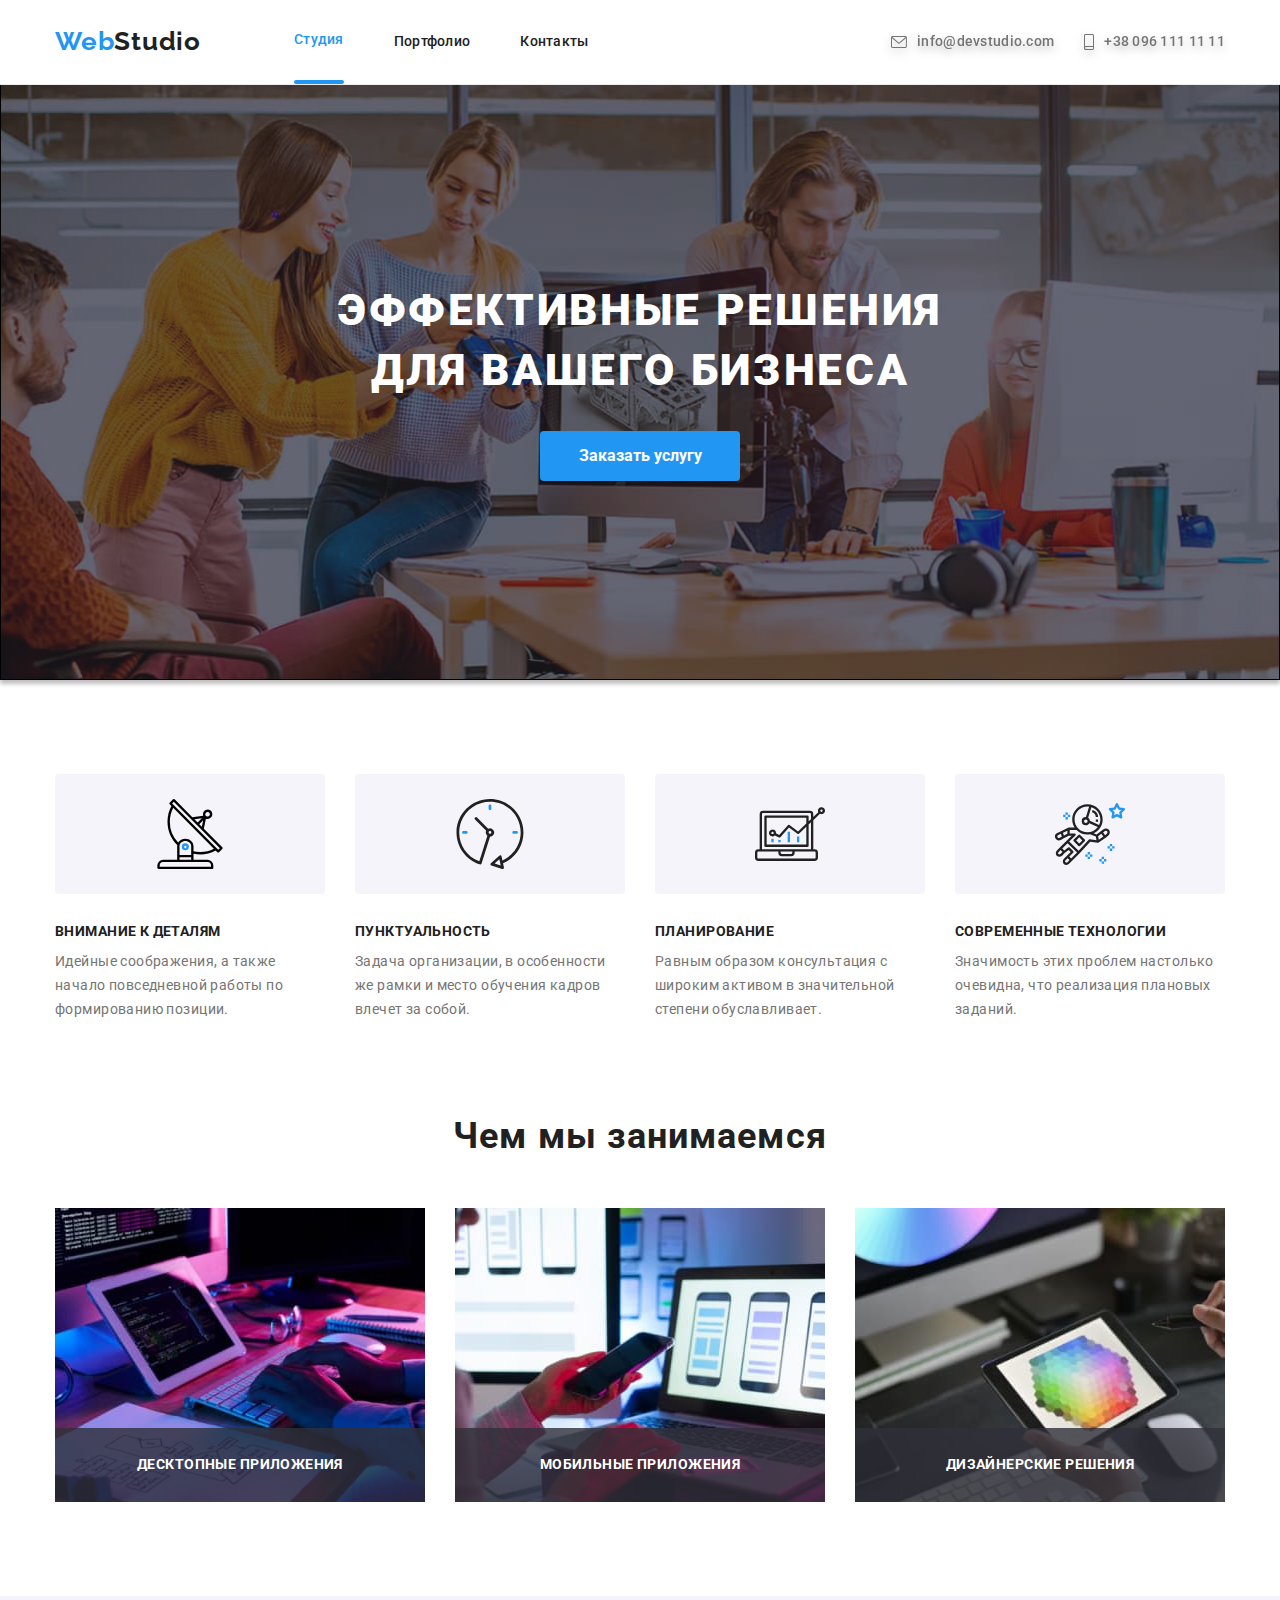
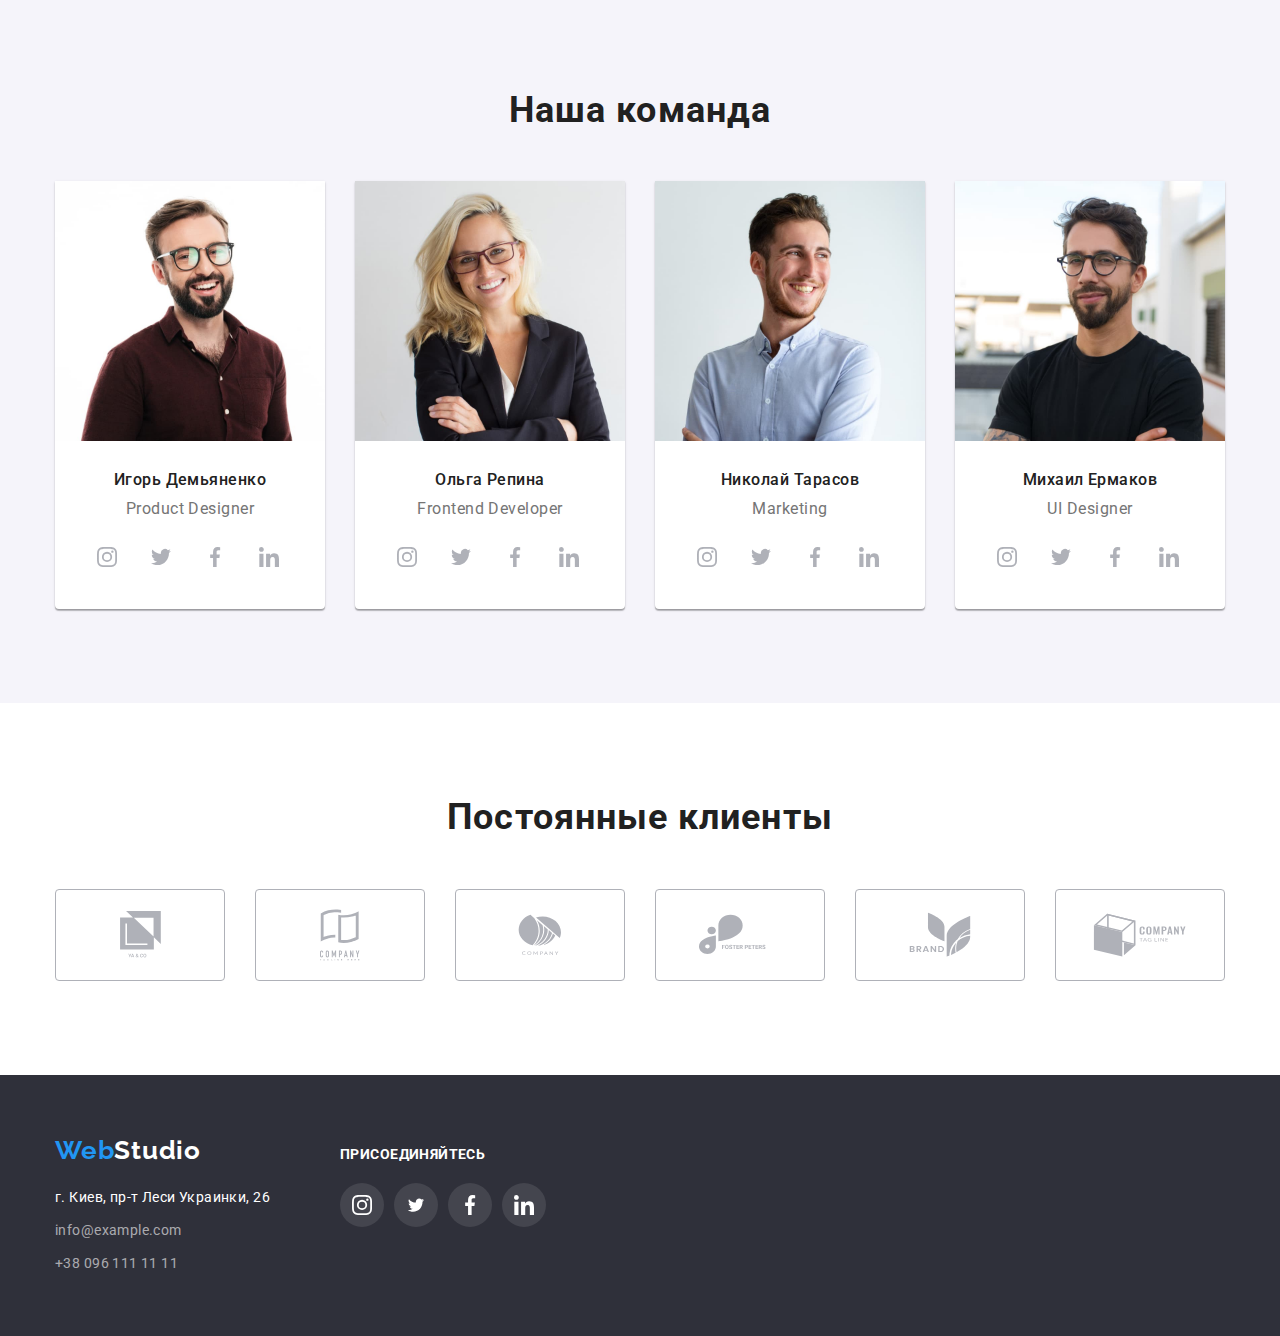
==== index.html @ 19266e4f "Initial commit" ====
<!DOCTYPE html>
<html lang="ru">
  <head>
    <meta charset="UTF-8" />
    <meta http-equiv="X-UA-Compatible" content="IE=edge" />
    <meta name="viewport" content="width=device-width, initial-scale=1.0" />
    <title>Studio</title>
    <link
      href="https://fonts.googleapis.com/css2?family=Raleway:wght@700&family=Roboto:wght@400;500;700;900&display=swap"
      rel="stylesheet"
    />
    <link
      rel="stylesheet"
      href="https://cdnjs.cloudflare.com/ajax/libs/modern-normalize/1.1.0/modern-normalize.min.css"
    />
    <link rel="stylesheet" href="./css/styles.css" />
  </head>
  <body>
    <!--логотип сайту-->
    <header class="page-header">
      <div class="container global">
        <nav class="site-nav">
          <a href="index.html" class="logo"
            ><span class="logo-accent">Web</span>Studio</a
          >
          <!--навігація на сторінки-->
          <ul class="nav-link">
            <li class="header-navigation current">
              <a class="navigation current " href="index.html">Студия</a>
            </li>

            <li class="header-navigation">
              <a class="navigation" href="./portfolio.html">Портфолио</a>
            </li>

            <li class="header-navigation">
              <a class="navigation" href="">Контакты</a>
            </li>
          </ul>
        </nav>
        <ul class="mail">
          <li class="mail-namb">
            <a class="mail-header" href="emailto:info@devstudio.com">
              <svg class="icon-mail"  width="16" height="12">
              <use href="./images/icons.svg#icon-mail">
              </use>
            </svg>
              info@devstudio.com
            </a>
          </li>
          <li class="mail-namb">
            <a class="mail-header" href="tel:+380961111111">
              <svg class="icon-mail" width="10px" height="16">
              <use href="./images/icons.svg#icon-smartphone" >
              </use>
            </svg>
              +38 096 111 11 11</a
            >
          </li>
        </ul>
      </div>
    </header>
    <main>
      <!--заголовок-->

      <section class="hero">
        
        <div class="container">
          <h1 class="title">ЭФФЕКТИВНЫЕ РЕШЕНИЯ <br />ДЛЯ ВАШЕГО БИЗНЕСА</h1>
          <button data-modal-open class="button-one" name="button" >Заказать услугу</button>
        </div>
        <div data-modal class="backdrop is-hidden">
                <div class="modal">
                  <button data-modal-close class="modal-script" type="button"><svg class="svg-close" width="11px" height="11">
                    <use href="./images/icons.svg#icon-close"></use></svg></button>
                  </div>
                  
                </div>
        </div>
      </section>

      <!--особливості-->
      <section class="hang">
        <div class="container">
          <h2 class="shadow">особенности</h2>
          <ul class="hang-text">
            <li class="caption-text">
              <div class="antena">
                <svg width="70" height="70">
                <use href="./images/icons.svg#icon-antenna"></use>
              </svg>
              </div>
              <h3 class="caption">ВНИМАНИЕ К ДЕТАЛЯМ</h3>
              <p class="text">
                Идейные соображения, а также начало повседневной работы по
                формированию позиции.
              </p>
            </li>
            <li class="caption-text">
              <div class="antena">
                <svg width="70" height="70">
                <use href="./images/icons.svg#icon-clock"></use>
              </svg>
              </div>
              <h3 class="caption">ПУНКТУАЛЬНОСТЬ</h3>
              <p class="text">
                Задача организации, в особенности же рамки и место обучения
                кадров влечет за собой.
              </p>
            </li>
            <li class="caption-text">
              <div class="antena">
                <svg width="70" height="70">
                <use href="./images/icons.svg#icon-diagram"></use>
              </svg>
              </div>
              <h3 class="caption">ПЛАНИРОВАНИЕ</h3>
              <p class="text">
                Равным образом консультация с широким активом в значительной
                степени обуславливает.
              </p>
            </li>
            <li class="caption-text">
              <div class="antena">
                <svg width="70" height="70">
                <use href="./images/icons.svg#icon-astronaut"></use>
              </svg>
              </div>
              <h3 class="caption">СОВРЕМЕННЫЕ ТЕХНОЛОГИИ</h3>
              <p class="text">
                Значимость этих проблем настолько очевидна, что реализация
                плановых заданий.
              </p>
            </li>
          </ul>
        </div>
      </section>
      <!--чим займається компанія-->
      <section class="company">
        <div class="container">
          <h2 class="subject-company centered">Чем мы занимаемся</h2>
          <ul class="company-picture">
            <li class="subjekt-picture">
              <img
                class="picture"
                src="./images/work1.jpg"
                alt="верстка, дизайн, внешнее оформление"
                width="370"
                height="294"
              />
              <p class="picture-tumb">Десктопные приложения</p>
              
            </li>
            <li class="subjekt-picture">
              <img
                class="picture"
                src="./images/work2.jpg"
                alt="Разработка моб. приложений"
                width="370"
                height="294"
              />
              <p class="picture-tumb">Мобильные приложения</p>
              
            <li class="subjekt-picture">
              <img
                class="picture"
                src="./images/work3.jpg"
                alt="выбор цвета на планшете"
                width="370"
                height="294"
              />
              <p class="picture-tumb">Дизайнерские решения</p>
            </li>
          </ul>
        </div>
      </section>
      <!--команда-->
      <section class="item">
        <div class="container">
          <h2 class="subject centered">Наша команда</h2>
          <ul class="item-comand">
            <li class="list-item">
              <img
                class="list-avatar"
                src="images/product-designer.jpg"
                alt="Игорь Демьяненко"
                width="270"
              />
              <div class="text-center">
                <h3 class="heading">Игорь Демьяненко</h3>
                <p class="subtitle" lang="en">Product Designer</p>
                
                   <ul class="social">
                     <li class="social-item">
                         <a class="social-link" href=""><svg width="20" height="20">
                <use href="./images/icons.svg#icon-instagram"></use></svg></a>
                        </li>
                     <li class="social-item">
                          <a class="social-link" href=""><svg width="20" height="20">
                <use href="./images/icons.svg#icon-twitter"></use></svg></a>
                     </li>
                     <li class="social-item">
                          <a class="social-link" href=""><svg width="20" height="20">
                <use href="./images/icons.svg#icon-facebook"></use></svg></a> 
                     </li>
                     <li  class="social-item">
                          <a class="social-link" href=""><svg width="20" height="20">
                <use href="./images/icons.svg#icon-linkedin"></use></svg></a>
                     </li> 
                   </ul>
                
              </svg>
                
              </div>
            </li>
            <li class="list-item">
              <img
                class="list-avatar"
                src="images/frontend-developer.jpg"
                alt="Ольга Репина"
                width="270"
              />
              <div class="text-center">
                <h3 class="heading">Ольга Репина</h3>
                <p class="subtitle" lang="en">Frontend Developer</p>
                 <ul class="social">
                     <li class="social-item">
                         <a class="social-link" href=""><svg width="20" height="20">
                <use href="./images/icons.svg#icon-instagram"></use></svg></a>
                        </li>
                     <li class="social-item">
                          <a class="social-link" href=""><svg width="20" height="20">
                <use href="./images/icons.svg#icon-twitter"></use></svg></a>
                     </li>
                     <li class="social-item">
                          <a class="social-link" href=""><svg width="20" height="20">
                <use href="./images/icons.svg#icon-facebook"></use></svg></a> 
                     </li>
                     <li  class="social-item">
                          <a class="social-link" href=""><svg width="20" height="20">
                <use href="./images/icons.svg#icon-linkedin"></use></svg></a>
                     </li> 
                   </ul>
              </div>
            </li>
            <li class="list-item">
              <img
                class="list-avatar"
                src="images/marketing.jpg"
                alt="Николай Тарасов"
                width="270"
                height="260"
              />
              <div class="text-center">
                <h3 class="heading">Николай Тарасов</h3>
                <p class="subtitle" lang="en">Marketing</p>
                 <ul class="social">
                     <li class="social-item">
                         <a class="social-link" href=""><svg width="20" height="20">
                <use href="./images/icons.svg#icon-instagram"></use></svg></a>
                        </li>
                     <li class="social-item">
                          <a class="social-link" href=""><svg width="20" height="20">
                <use href="./images/icons.svg#icon-twitter"></use></svg></a>
                     </li>
                     <li class="social-item">
                          <a class="social-link" href=""><svg width="20" height="20">
                <use href="./images/icons.svg#icon-facebook"></use></svg></a> 
                     </li>
                     <li  class="social-item">
                          <a class="social-link" href=""><svg width="20" height="20">
                <use href="./images/icons.svg#icon-linkedin"></use></svg></a>
                     </li> 
                   </ul>
              </div>
            </li>
            <li class="list-item">
              <img
                class="list-avatar"
                src="images/ui-designer.jpg"
                alt="Михаил Ермаков"
                width="270"
              />
              <div class="text-center">
                <h3 class="heading">Михаил Ермаков</h3>
                <p class="subtitle" lang="en">UI Designer</p>
                 <ul class="social">
                     <li class="social-item">
                         <a class="social-link" href=""><svg width="20" height="20">
                <use href="./images/icons.svg#icon-instagram"></use></svg></a>
                        </li>
                     <li class="social-item">
                          <a class="social-link" href=""><svg width="20" height="20">
                <use href="./images/icons.svg#icon-twitter"></use></svg></a>
                     </li>
                     <li class="social-item">
                          <a class="social-link" href=""><svg width="20" height="20">
                <use href="./images/icons.svg#icon-facebook"></use></svg></a> 
                     </li>
                     <li  class="social-item">
                          <a class="social-link" href=""><svg width="20" height="20">
                <use href="./images/icons.svg#icon-linkedin"></use></svg></a>
                     </li> 
                   </ul>
              </div>
            </li>
          </ul>
        </div>
      </section>
      <section class="group">
        <div class="container">
         <h2 class="clients-title centered">Постоянные клиенты</h2>
        <div class="clients">
          <ul class="client-item">
          <li class="clients-image"><a class="clients-list" href=""><svg width="41" height="46.7">
                <use href="./images/icons.svg#icon-group1"></use></svg></a>
              </li>
          <li class="clients-image"><a class="clients-list" href=""><svg width="40" height="52">
                <use href="./images/icons.svg#icon-group2"></use></svg></a>
              </li>
          <li class="clients-image"><a class="clients-list" href=""><svg  width="43.46" height="41.18">
                <use href="./images/icons.svg#icon-group3"></use></svg></a>
              </li>
          <li class="clients-image"><a class="clients-list" href=""><svg width="84.44" height="40.62">
                <use href="./images/icons.svg#icon-group4"></use></svg></a>
              </li>
          <li class="clients-image"><a class="clients-list" href=""><svg width="62.54" height="45.43">
                <use href="./images/icons.svg#icon-group5"></use></svg></a>
              </li>
          <li class="clients-image">
            <a class="clients-list" href=""><svg width="93.79" height="43.93">
                <use href="./images/icons.svg#icon-group6"></use></svg></a>
              </li>
                </ul>
        </div>
        </div>
      </section>
    </main>
    <footer class="footer">
        <div class="container box">
          <div class="box-futer">
            <a href="/index.html" class="logo-footer"
          >Web<span class="logo-two">Studio</span></a
        >
        <address>
          <ul class="nav-footer">
            <li class="map">
              <a
                class="map-googl"
                href="https://goo.gl/maps/qnMu7uc59vrPXKZr5"
                target="_blank"
                rel="noopener noreferrer"
                >г. Киев, пр-т Леси Украинки, 26</a
              >
            </li class>
            <li class="footer-contakt">
              <a class="contakt" href="mailto:info@example.com"
                >info@example.com</a
              >
            </li>
            <li class="footer-contakt">
              <a class="contakt" href="tel:+380961111111">+38 096 111 11 11</a>
            </li>
          </ul>
         </div>
          
          <div class="footer-social">
            <h2 class="futer-text">присоединяйтесь</h2>
            <ul class="futer-social">
                     <li class="footer-item">
                         <a class="footer-link" href=""><svg width="20" height="20">
                <use href="./images/icons.svg#icon-instagram"></use></svg></a>
                        </li>
                     <li class="footer-item">
                          <a class="footer-link" href=""><svg width="20" height="16.25">
                <use href="./images/icons.svg#icon-twitter"></use></svg></a>
                     </li>
                     <li class="footer-item">
                          <a class="footer-link" href=""><svg width="20" height="20">
                <use href="./images/icons.svg#icon-facebook"></use></svg></a> 
                     </li>
                     <li  class="footer-item">
                          <a class="footer-link" href=""><svg width="20" height="20">
                <use href="./images/icons.svg#icon-linkedin"></use></svg></a>
                     </li> 
                   </ul>
                   </div>
          </div>
        </address>
      </div>
    </footer>
    <script src="./js/modal.js"></script>
  </body>
</html>
---- css/styles.css ----
:root {
  --primary-text-color: #212121;
  --primary-touch-color: #2196f3;
  --primary-button-text-color: #ffffff;
  --primary-background-color: #f5f4fa;
  --primary-text-p-color: #757575;
  --primary-futer-color: #2f303a;
}

body {
  margin-top: 80px;
  font-family: Roboto, sans-serif;
  color: #212121;
}
ul {
  list-style: none;
  margin: 0px;
  padding: 0px;
}
a {
  text-decoration: none;
}
h1,
h2,
h3,
h4 {
  margin: 0px;
}
p {
  margin: 0px;
}
img {
  display: block;
  max-width: 100%;
  height: auto;
}

/* зкритий текс */
.shadow {
  display: none;
  text-align: center;
}
/* шапка профиля */

.page-header {
  z-index: 2;
  position: fixed;
  width: 100%;
  top: 0%;
  left: 0%;
  min-height: 80px;
  align-items: center;
  background-color: var(--primary-button-text-color);
}
/* основний контейнер */
.container {
  width: 1200px;
  padding-left: 15px;
  padding-right: 15px;
  margin: 0 auto;
}
.container.global {
  align-items: center;
  display: flex;
}
.page-header {
  border-bottom: 1px solid #ececec;
}
.logo-accent {
  color: var(--primary-touch-color);
}
.logo {
  padding-top: 24px;
  padding-bottom: 25px;
  font-family: "Raleway";
  font-weight: 700;
  font-size: 26px;
  line-height: 1.19;
  letter-spacing: 0.03em;
  color: var(--primary-text-color);
  text-decoration: none;
}

.site-nav {
  align-items: center;
  display: flex;
}
.header-navigatiot .navigation + .navigation {
  margin-left: 50px;
}
.nav-link .header-navigation + .header-navigation {
  margin-left: 50px;
}
.nav-link {
  
  list-style: none;
  align-items: center;
  margin-left: 93px;
  display: flex;
}
.navigation.current {
  color: var(--primary-touch-color);
}
.header-navigation.current::after {
  content: "";
  background-color: var(--primary-touch-color);
  border-radius: 2px;
  width: 100%;
  height: 4px;
  display: block;
}
.navigation {
  padding-top: 32px;
  padding-bottom: 32px;
  display: flex;
  color: var(--primary-text-color);
  font-style: normal;
  font-weight: 500;
  font-size: 14px;
  line-height: 1.14;
  letter-spacing: 0.02em;
  text-decoration: none;
  transition: cubic-bezier(0.4, 0, 0.2, 1) 250ms;
  
}
.navigation:focus,
.navigation:hover {
  
  color: var(--primary-touch-color);
}

.mail-header:focus,
.mail-header:hover {
  
  color: var(--primary-touch-color);
}
.mail-header {
  align-items: center;
  padding-top: 32px;
  padding-bottom: 32px;
  display: flex;
  font-style: normal;
  font-weight: 500;
  font-size: 14px;
  line-height: 1.14;
  letter-spacing: 0.02em;
  text-decoration: none;
  color: var(--primary-text-p-color);
  filter: drop-shadow(0px 4px 4px rgba(0, 0, 0, 0.25));
  transition: cubic-bezier(0.4, 0, 0.2, 1) 250ms;
}
.mail {
  list-style: none;
  margin-left: auto;
  display: flex;
}

.icon-mail:hover,
.icon-mail:focus {
  
  fill: currentColor;
}

.icon-mail {
  margin-right: 10px;
  fill: currentColor;
  background-size: auto;
}
.icon-mail:hover {
  fill: currentColor;
}
.mail .mail-namb + .mail-namb {
  margin-left: 30px;
}

/* заголовок */
.hero {
  background-color: #c4c4c4;
  max-width: 1600px;
  height: 600px;
  margin-left: auto;
  margin-right: auto;
  padding-top: 200px;
  padding-bottom: 200px;
  text-align: center;
  box-shadow: 0px 4px 4px rgba(0, 0, 0, 0.25);
  border: 1px solid #000000;
  box-sizing: border-box;
  color: var(--primary-button-text-color);
  background-size: cover;
  background-position: center;
  background-image: linear-gradient(
      rgba(47, 48, 58, 0.4),
      rgba(47, 48, 58, 0.4)
    ),
    url(../images/header.jpg);
}
.title {
  text-transform: uppercase;
  margin-bottom: 30px;
  text-align: center;
  font-weight: 900;
  font-size: 44px;
  line-height: 1.36;
  letter-spacing: 0.06em;
}
/* кнопка 1 */
.button-one {
  transition: cubic-bezier(0.4, 0, 0.2, 1) 250ms;
  border-width: 0px;
  display: inline-block;
  padding: 10px 32px;
  border-radius: 4px;
  min-width: 200px;
  text-align: center;
  font-family: inherit;
  background-color: var(--primary-touch-color);
  color: var(--primary-button-text-color);
  cursor: pointer;
  font-style: normal;
  font-weight: 700;
  font-size: 16px;
  line-height: 1.87;
}

.button-one:hover {
  transition: cubic-bezier(0.4, 0, 0.2, 1) 250ms;
  background: #188ce8;
  box-shadow: 0px 4px 4px rgba(0, 0, 0, 0.15);
  border-radius: 4px;
}
.backdrop.is-hidden {

  opacity: 0;
  visibility: hidden;
  pointer-events: none;
  
}
.backdrop {
  z-index: 3;
  position:fixed;
  top: 0;
  left: 0;
  width: 100%;
  height: 100%;
  background-color: rgba(0, 0, 0, 0.2);
  transition: cubic-bezier(0.4, 0, 0.2, 1) 250ms;
  
}
.backdrop.is-hidden .modal {
  transform: translate(-50%, -50%) scale(1.1) ;
}
.modal {
  opacity: 1;
  position: absolute;
  top: 50%;
  left: 50%;
  width: 528px; 
  height: 581px;
  transform:  translate(-50%, -50%) scale(1);
  background:var(--primary-button-text-color);
  box-shadow: 0px 1px 3px rgba(0, 0, 0, 0.12), 0px 1px 1px rgba(0, 0, 0, 0.14),
    0px 2px 1px rgba(0, 0, 0, 0.2);
  border-radius: 4px;
  transition: cubic-bezier(0.4, 0, 0.2, 1) 250ms;

}

.modal-script:hover,
.modal-script:focus {
  transition: cubic-bezier(0.4, 0, 0.2, 1) 250ms;
  fill: var(--primary-touch-color);
}
.modal-script {
  top: 8px;
  right: 8px;
  position: absolute;
 cursor: pointer;
  width: 30px;
  height: 30px;
  background: var(--primary-button-text-color);
  border: 1px solid rgba(0, 0, 0, 0.1);
  border-radius: 50%;
  
}
.svg-close {
  color: #000000;
  background: var(--primary-button-text-color);
}
/* особливості */

.hang {
  padding-top: 94px;
  padding-bottom: 94px;
}
.hang-text {
  list-style: none;
  display: flex;
}
.hang-text .caption-text + .caption-text {
  margin-left: 30px;
}
.caption {
  margin-bottom: 10px;
  font-style: normal;
  font-weight: 700;
  font-size: 14px;
  line-height: 1.14;
  letter-spacing: 0.03em;
  color: var(--primary-text-color);
}
.antena {
  align-items: center;
  display: flex;
  justify-content: center;
  width: 270px;
  height: 120px;

  margin-bottom: 30px;
  border-radius: 4px;
  background-color: #f5f4fa;
}
.hang-text .antena + .antena {
  margin-left: 30px;
}

.text {
  width: 270px;
  font-size: 14px;
  line-height: 1.71;
  letter-spacing: 0.03em;
  color: var(--primary-text-p-color);
}
/* чим займається компанія */
.company {
  padding-bottom: 94px;
}
.subject-company.centered {
  text-align: center;
}
.subject-company {
  
  margin-bottom: 50px;
  color: var(--primary-text-color);
  font-weight: 700;
  font-size: 36px;
  line-height: 1.16;
  letter-spacing: 0.03em;
}
.company-picture .subjekt-picture + .subjekt-picture {
  margin-left: 30px;
}
.company-picture {
  list-style: none;
  display: flex;
}
.subjekt-picture {
  position: relative;
}

.picture-tumb {
  position: absolute;
  font-weight: 700;
  font-size: 14px;
  line-height: 1.14;
  text-align: center;
  letter-spacing: 0.03em;
  text-transform: uppercase;
  display: flex;
  align-items: center;
  justify-content: center;
  bottom: 0;
  left: 0;
  width: 100%;
  height: 25%;
  color: var(--primary-button-text-color);
  background-color: rgba(47, 48, 58, 0.8);
}
/* команда */
.item {
  padding-top: 94px;
  padding-bottom: 94px;
  display: block;
  flex-wrap: wrap;
  background-color: #f5f4fa;
}
.item-comand {
  display: flex;
  flex-wrap: wrap;
}
.list-item {
  width: calc((100% - 90px) / 4);
  margin-left: 30px;
  background: #ffffff;
  list-style: none;
  overflow: hidden;
  box-shadow: 0px 1px 3px rgba(0, 0, 0, 0.12), 0px 1px 1px rgba(0, 0, 0, 0.14),
    0px 2px 1px rgba(0, 0, 0, 0.2);
  border-radius: 0px 0px 4px 4px;
}
.list-item:nth-child(1) {
  margin-left: 0px;
}

.subject.centered {
  text-align: center;
}
.subject {
  margin-bottom: 50px;
  color: var(--primary-text-color);
  font-weight: 700;
  font-size: 36px;
  line-height: 1.16;
  letter-spacing: 0.03em;
}

.social {
  display: flex;
  list-style: none;
  
}
.social .social-item + .social-item {
  margin-left: 10px;
}
.social-item {
  border-radius: 50%;
}
.social-link {
  transition: cubic-bezier(0.4, 0, 0.2, 1) 250ms;
  border-radius: 50%;
  display: flex;
  align-items: center;
  justify-content: center;
  width: 44px;
  height: 44px;
  fill: #afb1b8;
}
.social-link:hover,
.social-link:focus {
  background-color: var(--primary-touch-color);
  fill: var(--primary-button-text-color);
}

.text-center {
  padding: 30px 30px;
  box-sizing: border-box;
  text-align: center;
}
.heading {
  margin-bottom: 10px;
  color: var(--primary-text-color);
  font-style: normal;
  font-weight: 500;
  font-size: 16px;
  line-height: 1.18;
  letter-spacing: 0.03em;
}
.subtitle {
  margin-bottom: 16px;
  font-size: 16px;
  line-height: 1.18;
  letter-spacing: 0.03em;
  color: var(--primary-text-p-color);
}

/* Постоянные клиенты */
.group {
  padding-top: 94px;
  padding-bottom: 94px;

  background-color: var(--primary-button-text-color);
}

.clients-title.centered {
  text-align: center;
}
.clients-title {
  color: var(--primary-text-color);
  margin-bottom: 50px;
  font-family: "Roboto";
  font-weight: 700;
  font-size: 36px;
  line-height: 1.16;
  letter-spacing: 0.03em;
}
.client-item {
  display: flex;
  list-style: none;
}

.clients-list {
  fill: #afb1b8;
  width: 170px;
  height: 92px;
  border: 1px solid #afb1b8;
  border-radius: 4px;
  align-items: center;
  justify-content: center;
  display: flex;
  transition: cubic-bezier(0.4, 0, 0.2, 1) 250ms;
}
.client-item .clients-image + .clients-image {
  margin-left: 30px;
}
.clients-list:hover,
.clients-list:focus {
  
  fill: var(--primary-touch-color);
  border-color: var(--primary-touch-color);
}
/* підвал-сторінки */

.footer {
  background-color: var(--primary-futer-color);
  padding-top: 60px;
  padding-bottom: 60px;
}
.box {
  display: flex;
}
.nav-footer {
  list-style: none;
}
.logo-two {
  color: var(--primary-button-text-color);
}
.logo-footer {
  display: inline-block;
  margin-bottom: 20px;
  font-family: "Raleway";
  font-weight: 700;
  font-size: 26px;
  line-height: 1.19;
  letter-spacing: 0.03em;
  color: var(--primary-touch-color);
  text-decoration: none;
}

.map-googl {
  transition: cubic-bezier(0.4, 0, 0.2, 1) 250ms;
  color: var(--primary-button-text-color);
  font-style: normal;
  font-size: 14px;
  line-height: 1.71;
  letter-spacing: 0.03em;
  text-decoration: none;
}
.map-googl:hover,
.map-googl:focus {
  color: var(--primary-touch-color);
}
.contakt {
  transition: cubic-bezier(0.4, 0, 0.2, 1) 250ms;
  font-style: normal;
  font-weight: 400;
  font-size: 14px;
  line-height: 1.71;
  letter-spacing: 0.03em;
  color: rgba(255, 255, 255, 0.6);
  text-decoration: none;
}
.contakt:hover,
.contakt:focus {
  
  color: var(--primary-touch-color);
}

.map {
  margin-bottom: 9px;
}
.footer-contakt:last-child {
  margin-bottom: 0px;
}
.footer-contakt {
  margin-bottom: 9px;
}
.footer-social {
  padding-top: 12px;

  margin-left: 70px;
  flex-direction: column;
}

.futer-text {
  color: var(--primary-button-text-color);
  font-style: normal;
  font-weight: 700;
  font-size: 14px;
  line-height: 1.14;
  letter-spacing: 0.03em;
  text-transform: uppercase;

  margin-bottom: 20px;
}
.futer-social {
  display: flex;
  list-style: none;
}
.footer-link {
  transition: cubic-bezier(0.4, 0, 0.2, 1) 250ms;
  border-radius: 50%;
  display: flex;
  align-items: center;
  justify-content: center;
  width: 44px;
  height: 44px;
  fill: var(--primary-button-text-color);
  background: rgba(255, 255, 255, 0.1);
}
.footer-link:hover,
.footer-link:focus {
 
  background-color: var(--primary-touch-color);
  fill: var(--primary-button-text-color);
}

.futer-social .footer-item + .footer-item {
  margin-left: 10px;
}
/* 2-сторінка */

/* кнопки */

.btn {
  list-style: none;
  display: flex;
  justify-content: center;
  margin-bottom: 50px;
}

.btn .buttons-portfolio + .buttons-portfolio {
  margin-left: 8px;
}
.buttons {
  transition: cubic-bezier(0.4, 0, 0.2, 1) 250ms;
  border-radius: 4px;
  padding: 6px 22px;
  display: inline-block;
  min-width: 73px;
  text-align: center;
  font-family: inherit;
  border: none;
  background-color: #f5f4fa;
  cursor: pointer;
  font-style: normal;
  font-weight: 500;
  font-size: 16px;
  line-height: 1.62;
}
.buttons:hover,
.buttons:focus {
  box-shadow: 0px 3px 1px rgba(0, 0, 0, 0.1), 0px 1px 2px rgba(0, 0, 0, 0.08),
    0px 2px 2px rgba(0, 0, 0, 0.12);
  background-color: var(--primary-touch-color);
  color: var(--primary-button-text-color);
  
}
.item-images {
  padding-top: 94px;
  padding-bottom: 94px;
  display: block;
  flex-wrap: wrap;
}
.items {
  list-style: none;
  display: flex;
  flex-wrap: wrap;
}
.list-items {
  transition: cubic-bezier(0.4, 0, 0.2, 1) 250ms;
  cursor: pointer;
  border: 1px solid #eeeeee;
  width: calc((100% - 60px) / 3);
  margin-right: 30px;
  margin-bottom: 30px;
}

.list-items:hover,
.list-items:focus {
  box-shadow: 0px 1px 1px rgba(0, 0, 0, 0.12), 0px 4px 4px rgba(0, 0, 0, 0.06),
    1px 4px 6px rgba(0, 0, 0, 0.16);
}

.list-items:nth-child(3n) {
  margin-right: 0px;
}

.tumb-portfolio {
  overflow: hidden;
  position: relative;
}

.tumb-item:hover .items-tumb,
.tumb-item:focus .items-tumb {
  transition: cubic-bezier(0.4, 0, 0.2, 1) 250ms;
  transform: translateY(0);
}

.items-tumb {
  padding: 63px 24px;
  top: 0;
  left: 0;
  width: 100%;
  height: 100%;
  position: absolute;

  transform: translateY(100%);
  transition: cubic-bezier(0.4, 0, 0.2, 1) 250ms;
  color: var(--primary-button-text-color);
  background-color: rgba(33, 150, 243, 0.9);
  font-size: 18px;
  line-height: 1.5;
  letter-spacing: 0.03em;
}

.list-items:nth-last-child(-n + 3) {
  margin-bottom: 0px;
}

.items-img {
  padding: 20px 24px 20px 24px;
  text-align: initial;
}
.project {
  margin-bottom: 4px;
  color: var(--primary-text-color);
  font-style: normal;
  font-weight: 700;
  font-size: 18px;
  line-height: 2;
  letter-spacing: 0.06em;
}
.place {
  color: var(--primary-text-p-color);
  font-size: 16px;
  line-height: 1.87;
  letter-spacing: 0.03em;
}
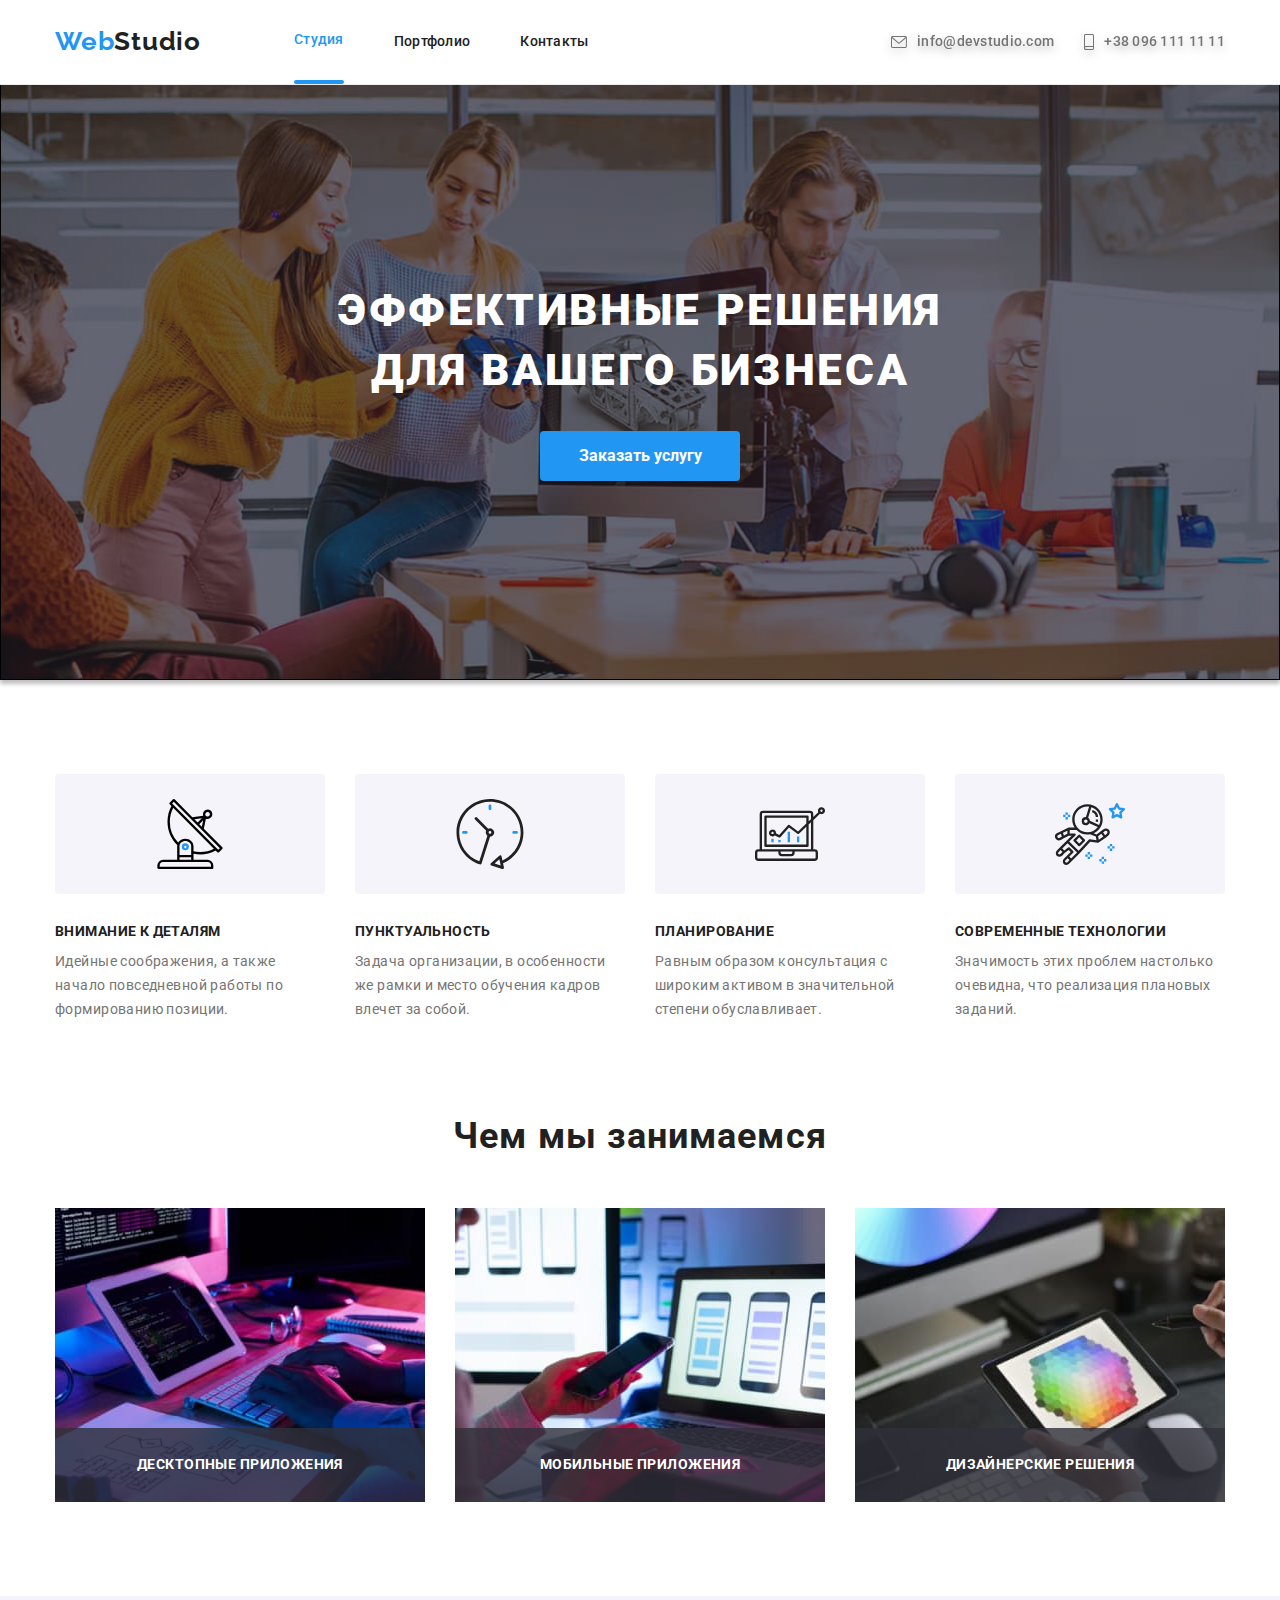
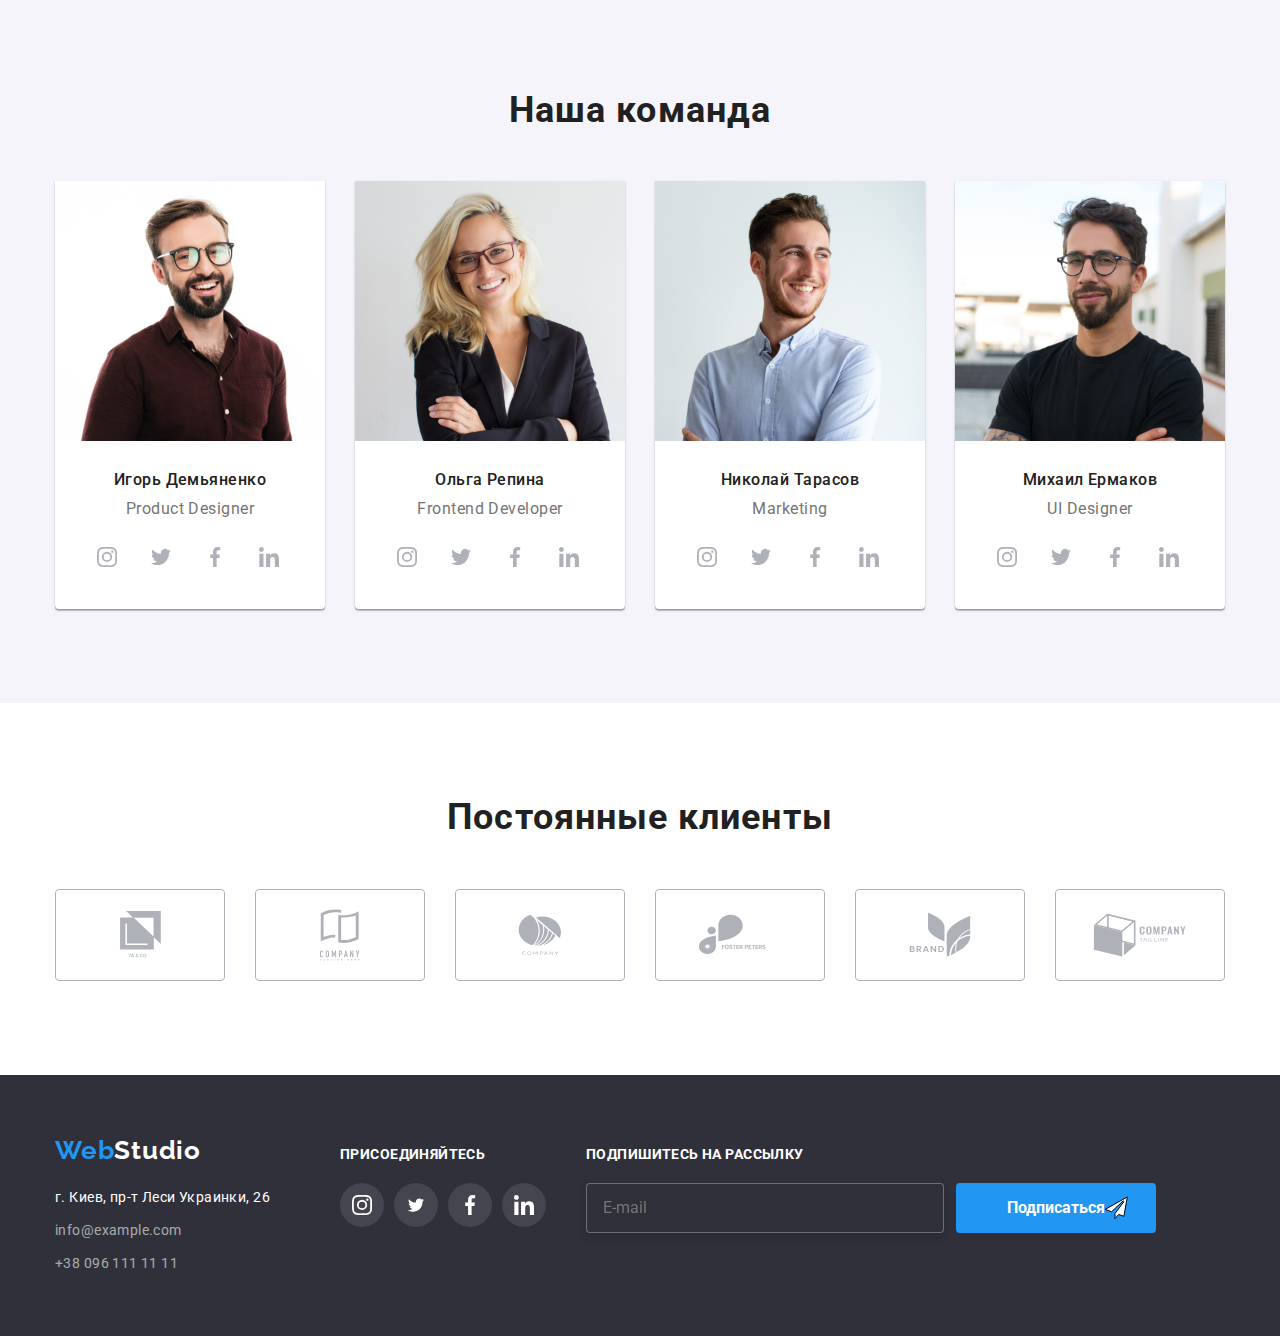
==== commit 939c8cc1: "створив форми" ====
--- a/index.html
+++ b/index.html
@@ -71,6 +71,44 @@
         </div>
         <div data-modal class="backdrop is-hidden">
                 <div class="modal">
+                  <h2 class="modal-text">Оставьте свои данные, мы вам перезвоним</h2>
+                  <form class="modal-tupe">
+                  <div class="chek">
+                    <div class="line">
+                      <svg class="icon-person" width="18" height="18">
+                        <use href="./images/icons.svg#icon-person-modal"></use>
+                      </svg>
+                      <label class="modal-name" for="id-name">Имя</label>
+                      <input class="name" type="text" id="id-name">  
+                    </div>
+                    <div class="line">
+                      <label for="id-phone">Телефон</label>
+                      <input class="phone" type="tel" id="id-phone">
+                      <svg class="icon-phone" width="18" height="18">
+                        <use href="./images/icons.svg#icon-phone-modal"></use>
+                      </svg>
+                      
+                    </div>
+                    <div class="line">
+                      <svg class="icon-email" width="18" height="18">
+                        <use href="./images/icons.svg#icon-email-modal"></use>
+                      </svg>
+                      <label class="modal-email" for="id-mail">Почта</label>
+                      <input class="modal-mail" type="email" id="id-mail">
+                    </div>
+                    <div class="line">
+                      <label  for="comment">Комментарий</label>
+                      <textarea class="comment" name="comment" id="comment" placeholder="Введите текст" ></textarea>
+                    </div>
+                    <div class="checkbox-futer">
+                      <input type="checkbox" name="topic" value="agreement" id="agreement" checked>
+                    <label class="futer-agreement" for="agreement">Соглашаюсь с рассылкой и принимаю <span> <a class="agreement-link" href="">Условия договора</a></span></label>
+                  </form>
+                    </div>
+                  </div>
+                    
+                    
+                  <button class="btn" type="submit">Отправить</button>
                   <button data-modal-close class="modal-script" type="button"><svg class="svg-close" width="11px" height="11">
                     <use href="./images/icons.svg#icon-close"></use></svg></button>
                   </div>
@@ -385,7 +423,24 @@
                      </li> 
                    </ul>
                    </div>
+                  
+                <div class="futer-sub">
+                  <h2 class="futer-tekst">Подпишитесь на рассылку</h2>
+                  <ul class="subscribe">
+                    <li>
+                      <form>
+                        <input  class="form" type="email" name="user-name" placeholder="E-mail">
+                      </form>
+                    <li class="clik">
+                      <button class="futer-btn" type="button">Подписаться</button>
+                      <svg class="img-buton" width="24" height="24">
+                        <use href="./images/icons.svg#icon-subscribe"></use>
+                      </svg>
+                    </li>
+                  </ul>
+                </div>   
           </div>
+
         </address>
       </div>
     </footer>
--- a/css/styles.css
+++ b/css/styles.css
@@ -255,8 +255,8 @@
   position: absolute;
   top: 50%;
   left: 50%;
-  width: 528px; 
-  height: 581px;
+  min-width: 530px; 
+  min-height: 584px;
   transform:  translate(-50%, -50%) scale(1);
   background:var(--primary-button-text-color);
   box-shadow: 0px 1px 3px rgba(0, 0, 0, 0.12), 0px 1px 1px rgba(0, 0, 0, 0.14),
@@ -287,6 +287,179 @@
   color: #000000;
   background: var(--primary-button-text-color);
 }
+
+
+.line label {
+  color: var(--primary-text-p-color);
+  cursor: pointer;
+  font-size: 12px;
+  line-height: 1.16;
+  letter-spacing: 0.01em;
+  margin-bottom: 4px;
+order: 1px solid #2196F3;
+  border-radius: 4px;
+}
+.line input:hover,
+.line input:focus {
+  
+  border: 1px solid #2196F3;
+  border-radius: 4px;
+}
+
+.line {
+  position: relative;
+  cursor: pointer;
+  display: flex;
+  flex-direction: column;
+  text-align: left;
+  margin-bottom: 10px;
+  }
+  
+  .line:focus {
+    background-color: var(--primary-touch-color);
+  }
+.modal-text {
+  position: absolute;
+  top: 40px;
+  right: 41px;
+  width: 448px;
+  height: 23px;
+  color: var(--primary-text-color);
+  font-weight: 700;
+  font-size: 20px;
+  line-height: 23px;
+  text-align: center;
+  letter-spacing: 0.03em;
+}
+.modal-tupe {
+  top: 75px;
+  left: 41px;
+  position: absolute;
+ display: flex;
+
+}
+.name {
+  cursor: pointer;
+ padding-left: 42px;
+  border: 1px solid rgba(33, 33, 33, 0.2);
+  border-radius: 4px;
+  width: 448px;
+  height: 40px;
+}
+.name:hover,
+.name:focus {
+  border: var(--primary-touch-color);
+}
+
+.icon-person {
+  z-index: 5;
+top: 30px;
+left: 15px;
+  position: absolute;
+}
+.icon-person:hover,
+.icon-phone:hover,
+.icon-email:hover {
+fill: var(--primary-touch-color);
+}
+.phone {
+  cursor: pointer;
+  padding-left: 42px;
+  border: 1px solid rgba(33, 33, 33, 0.2);
+  border-radius: 4px;
+  width: 448px;
+  height: 40px;
+}
+.icon-phone {
+z-index: 10;
+top: 30px;
+left: 15px;
+  position: absolute;
+}
+.modal-mail{
+  cursor: pointer;
+  padding-left: 42px;
+  border: 1px solid rgba(33, 33, 33, 0.2);
+  border-radius: 4px;
+  width: 448px;
+  height: 40px;
+}
+.icon-email {
+  z-index: 10;
+top: 30px;
+left: 15px;
+  position: absolute;
+}
+.modal-text {
+  color: var(--primary-text-color);
+  font-weight: 700;
+font-size: 20px;
+line-height: 1.15;
+letter-spacing: 0.03em;
+}
+
+
+.comment {
+  cursor: pointer;
+padding-top: 12px;
+padding-left: 16px;
+  width: 448px;
+  height: 120px;
+  border: 1px solid rgba(33, 33, 33, 0.2);
+border-radius: 4px;
+font-size: 14px;
+line-height: 1.14;
+letter-spacing: 0.01em;
+}
+.comment:hover {
+  border: 1px solid #2196F3;
+  border-radius: 4px;
+}
+.line textarea::placeholder {
+  color: rgba(117, 117, 117, 0.5);
+}
+.checkbox-futer {
+  display: flex;
+  justify-content: center;
+  align-items: center;
+}
+textarea {
+  resize: none;
+}
+.futer-agreement {
+  margin-left: 7px;
+  font-size: 14px;
+line-height: 1.71;
+color: var(--primary-text-p-color);
+letter-spacing: 0.03em;
+}
+.agreement-link {
+  color: var(--primary-touch-color);
+text-decoration:line;
+}
+
+ .modal .btn {
+   position: absolute;
+   bottom: 40px;
+   left: 165px;
+   margin: 0;
+  transition: cubic-bezier(0.4, 0, 0.2, 1) 250ms;
+  border-width: 0px;
+  display: inline-block;
+  padding: 10px 32px;
+  border-radius: 4px;
+  min-width: 200px;
+  text-align: center;
+  font-family: inherit;
+  background-color: var(--primary-touch-color);
+  color: var(--primary-button-text-color);
+  cursor: pointer;
+  font-style: normal;
+  font-weight: 700;
+  font-size: 16px;
+  line-height: 1.87;
+  letter-spacing: 0.06em;
+ }
 /* особливості */
 
 .hang {
@@ -515,8 +688,10 @@
   padding-top: 60px;
   padding-bottom: 60px;
 }
+
 .box {
   display: flex;
+  align-items: baseline;
 }
 .nav-footer {
   list-style: none;
@@ -576,7 +751,6 @@
 }
 .footer-social {
   padding-top: 12px;
-
   margin-left: 70px;
   flex-direction: column;
 }
@@ -617,6 +791,74 @@
 .futer-social .footer-item + .footer-item {
   margin-left: 10px;
 }
+.futer-sub {
+  padding-top: 12px;
+  flex-direction: column;
+  margin-left: 40px;
+  display: flex;
+  list-style: none;
+}
+.futer-tekst {
+  color: var(--primary-button-text-color);
+  font-style: normal;
+  font-weight: 700;
+  font-size: 14px;
+  line-height: 1.14;
+  letter-spacing: 0.03em;
+  text-transform: uppercase;
+  margin-bottom: 20px;
+}
+.subscribe {
+  display: flex;
+  align-items: center;
+
+}
+.clik {
+
+  position: relative;
+}
+.form {
+  padding-left: 16px;
+  margin-right: 12px;
+  width: 358px;
+  height: 50px;
+  border: 1px solid rgba(255, 255, 255, 0.3);
+  filter: drop-shadow(0px 4px 4px rgba(0, 0, 0, 0.15));
+  border-radius: 4px;
+  background-color: var(--primary-futer-color);
+}
+.futer-btn {
+  flex-direction: column;
+  left: 40px;
+  transition: cubic-bezier(0.4, 0, 0.2, 1) 250ms;
+  border-width: 0px;
+  display: inline-block;
+  padding: 10px 32px;
+  border-radius: 4px;
+  min-width: 200px;
+  font-family: inherit;
+  background-color: var(--primary-touch-color);
+  color: var(--primary-button-text-color);
+  cursor: pointer;
+  font-style: normal;
+  font-weight: 700;
+  font-size: 16px;
+  line-height: 1.87;
+  margin: 0;
+}
+.futer-btn:hover,
+.futer-btn:focus {
+  transition: cubic-bezier(0.4, 0, 0.2, 1) 250ms;
+  background: #188ce8;
+  box-shadow: 0px 4px 4px rgba(0, 0, 0, 0.15);
+  border-radius: 4px;
+}
+.img-buton {
+  top: 13px;
+ right: 28px;
+  position: absolute;
+}
+
 /* 2-сторінка */
 
 /* кнопки */
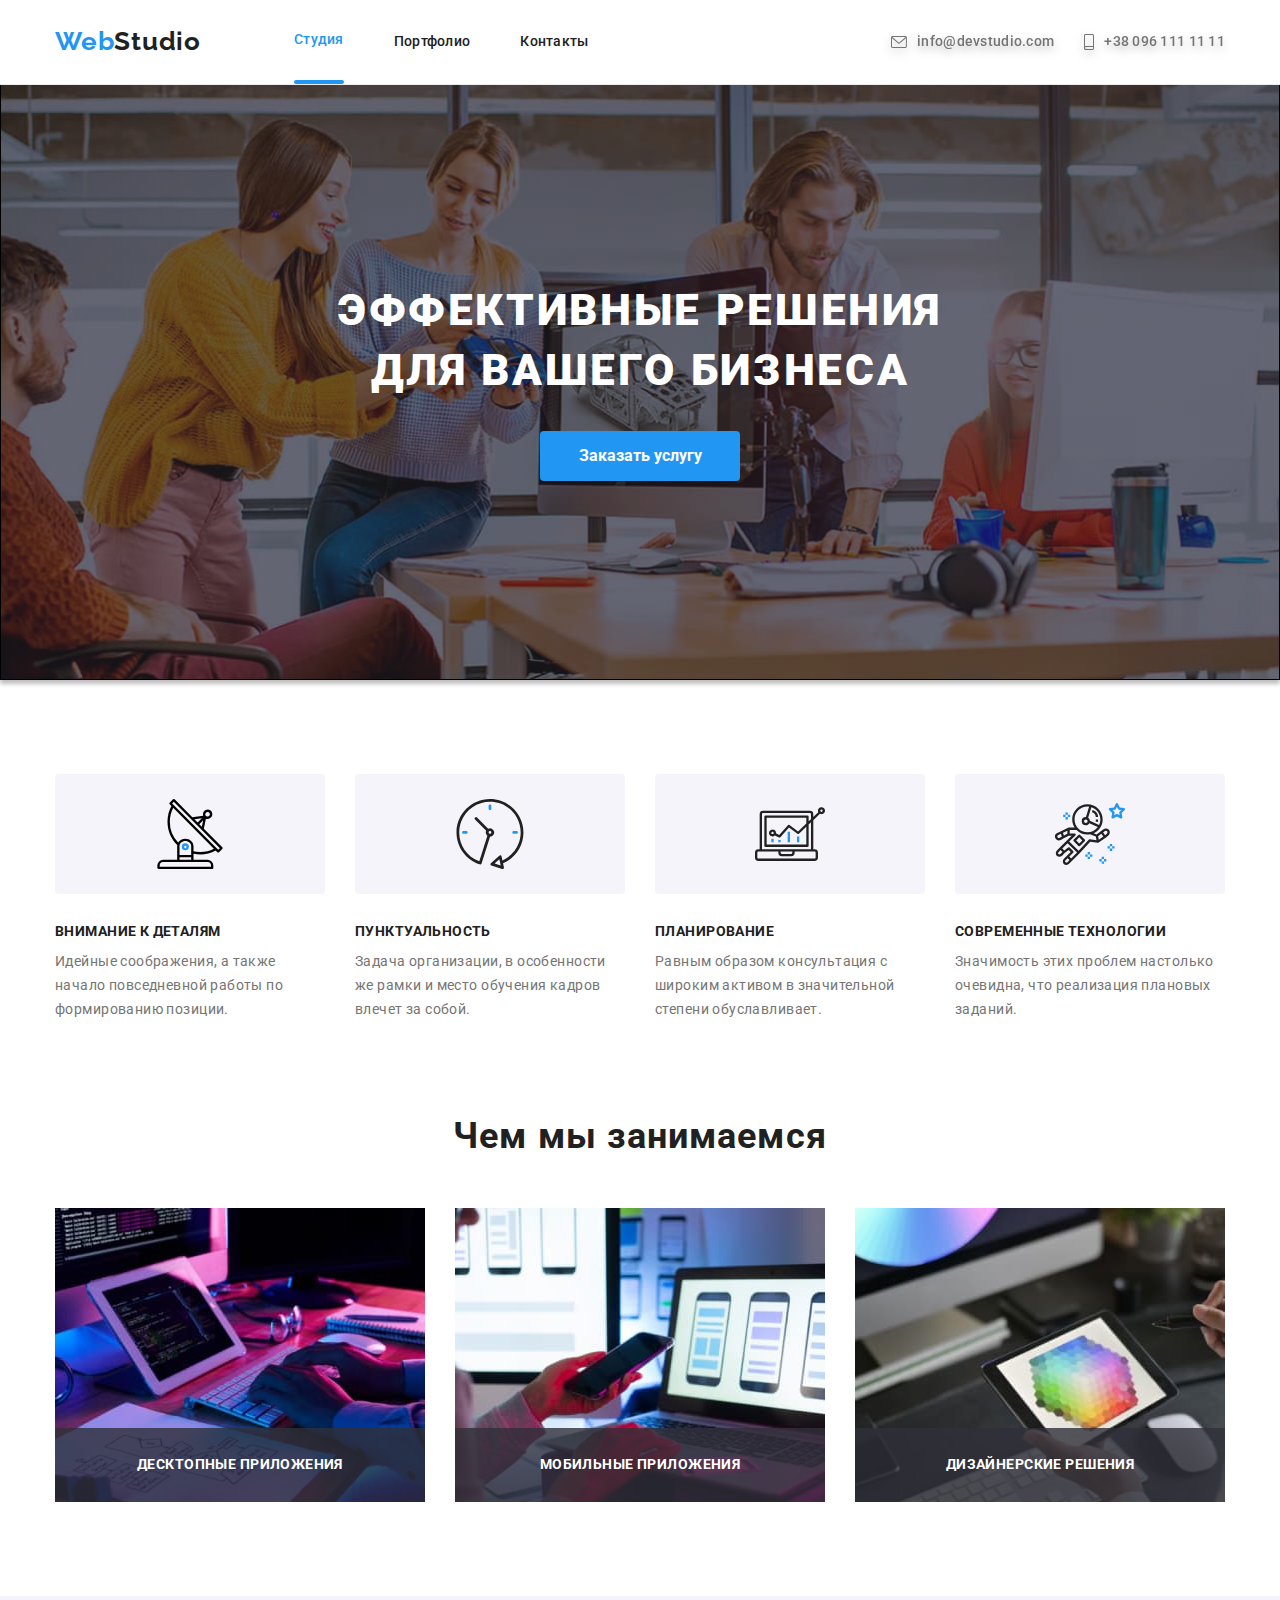
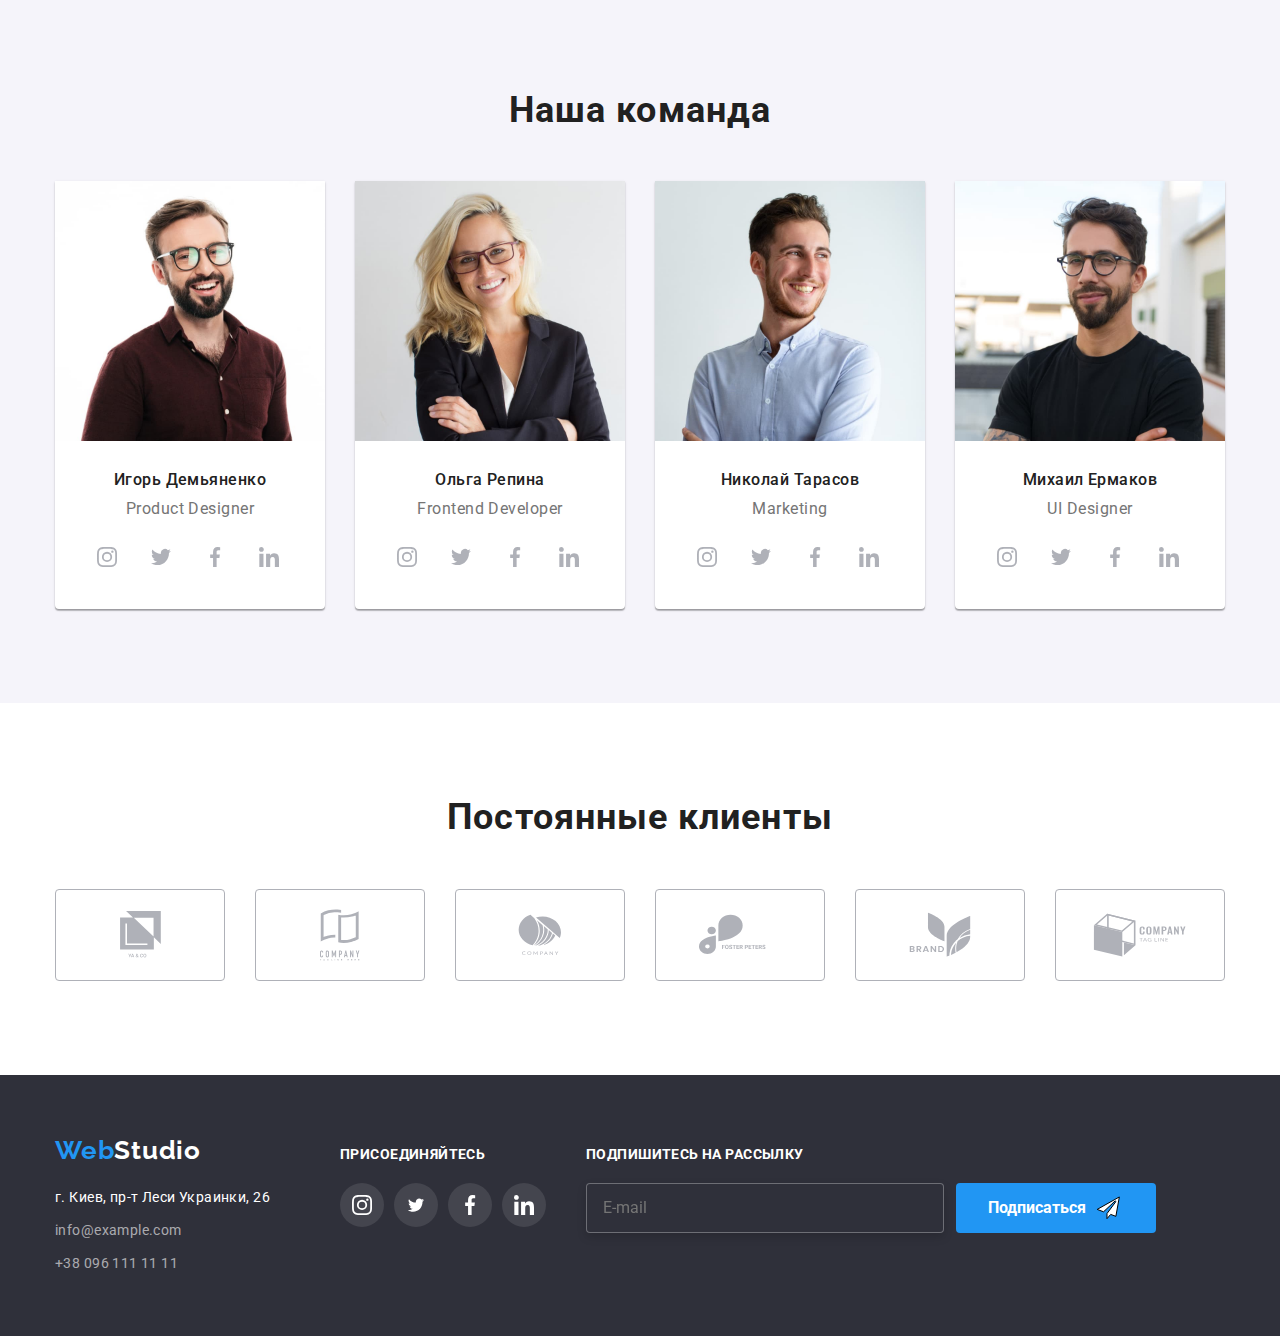
==== commit 34bbc47a: "свг иконки" ====
--- a/index.html
+++ b/index.html
@@ -71,48 +71,70 @@
         </div>
         <div data-modal class="backdrop is-hidden">
                 <div class="modal">
+                  <button data-modal-close class="modal-script" type="button"><svg class="svg-close" width="11px" height="11">
+                        <use href="./images/icons.svg#icon-close"></use></svg></button>
                   <h2 class="modal-text">Оставьте свои данные, мы вам перезвоним</h2>
                   <form class="modal-tupe">
+                    
                   <div class="chek">
-                    <div class="line">
-                      <svg class="icon-person" width="18" height="18">
-                        <use href="./images/icons.svg#icon-person-modal"></use>
-                      </svg>
-                      <label class="modal-name" for="id-name">Имя</label>
-                      <input class="name" type="text" id="id-name">  
-                    </div>
-                    <div class="line">
-                      <label for="id-phone">Телефон</label>
-                      <input class="phone" type="tel" id="id-phone">
-                      <svg class="icon-phone" width="18" height="18">
-                        <use href="./images/icons.svg#icon-phone-modal"></use>
-                      </svg>
-                      
-                    </div>
-                    <div class="line">
-                      <svg class="icon-email" width="18" height="18">
-                        <use href="./images/icons.svg#icon-email-modal"></use>
-                      </svg>
-                      <label class="modal-email" for="id-mail">Почта</label>
-                      <input class="modal-mail" type="email" id="id-mail">
-                    </div>
-                    <div class="line">
+                    
+                      <label class="line" for="id-name">
+                        <span class="name-holder">Имя</span>
+                        <span>
+                        <input class="name-modal" type="text" id="id-name">  
+                        <svg class="icon-modal" width="18" height="18">
+                          <use href="./images/icons.svg#icon-person-modal"></use>
+                        </svg>
+                      </span>  
+                    </label>
+                    
+                      <label class="line" for="id-phone">
+                        <span class="name-holder">
+                          Телефон
+                        </span>
+                      <span>
+                        <input class="name-modal" type="tel" id="id-phone">
+                        <svg class="icon-modal" width="18" height="18">
+                          <use href="./images/icons.svg#icon-phone-modal"></use>
+                        </svg>
+                      </span>
+                      </label>
+
+                      <label class="line" for="id-mail">
+                        <span class="name-holder">Почта</span>
+                        <span>
+                          <input class="name-modal" type="email" id="id-mail">
+                          <svg class="icon-modal" width="18" height="18">
+                            <use href="./images/icons.svg#icon-email-modal"></use>
+                          </svg>
+                        </span>
+                      </label>
+                    <div class="line last">
                       <label  for="comment">Комментарий</label>
                       <textarea class="comment" name="comment" id="comment" placeholder="Введите текст" ></textarea>
                     </div>
-                    <div class="checkbox-futer">
-                      <input type="checkbox" name="topic" value="agreement" id="agreement" checked>
-                    <label class="futer-agreement" for="agreement">Соглашаюсь с рассылкой и принимаю <span> <a class="agreement-link" href="">Условия договора</a></span></label>
-                  </form>
+
+                    
+                    <label class="agreement" for="agreement">
+                      <span>
+                        <input  class="checkbox" type="checkbox" name="topic" value="agreement" id="agreement" checked >
+                          <svg class="icon-checkbox" width="16" height="15">
+                            <use href="./images/icons.svg#icon-icon-check"></use>
+                          </svg>
+                          <span class="icon-unchecked"></span>
+                      </span>
+                        </span>
+                        <span>
+                        Соглашаюсь с рассылкой и принимаю <span>
+                         <a class="agreement-link" href="">Условия договора</a>
+                      </span>
+                      
+                    </label>
+                  <button class="btn" type="submit">Отправить</button>
+                    </form>
                     </div>
                   </div>
-                    
-                    
-                  <button class="btn" type="submit">Отправить</button>
-                  <button data-modal-close class="modal-script" type="button"><svg class="svg-close" width="11px" height="11">
-                    <use href="./images/icons.svg#icon-close"></use></svg></button>
                   </div>
-                  
                 </div>
         </div>
       </section>
@@ -426,18 +448,17 @@
                   
                 <div class="futer-sub">
                   <h2 class="futer-tekst">Подпишитесь на рассылку</h2>
-                  <ul class="subscribe">
-                    <li>
-                      <form>
+          
+                      <form class="subscribe">
                         <input  class="form" type="email" name="user-name" placeholder="E-mail">
+                      
+                        <button class="futer-btn" type="submit"> <span class="img-buton">Подписаться <svg class="futer-img"  width="24" height="24">
+                          <use href="./images/icons.svg#icon-subscribe"></use>
+                        </svg>
+                      </span>
+                     </button>
+                        
                       </form>
-                    <li class="clik">
-                      <button class="futer-btn" type="button">Подписаться</button>
-                      <svg class="img-buton" width="24" height="24">
-                        <use href="./images/icons.svg#icon-subscribe"></use>
-                      </svg>
-                    </li>
-                  </ul>
                 </div>   
           </div>
 
--- a/css/styles.css
+++ b/css/styles.css
@@ -92,7 +92,6 @@
   margin-left: 50px;
 }
 .nav-link {
-  
   list-style: none;
   align-items: center;
   margin-left: 93px;
@@ -121,17 +120,14 @@
   letter-spacing: 0.02em;
   text-decoration: none;
   transition: cubic-bezier(0.4, 0, 0.2, 1) 250ms;
-  
 }
 .navigation:focus,
 .navigation:hover {
-  
   color: var(--primary-touch-color);
 }
 
 .mail-header:focus,
 .mail-header:hover {
-  
   color: var(--primary-touch-color);
 }
 .mail-header {
@@ -155,10 +151,8 @@
   display: flex;
 }
 
-.icon-mail:hover,
 .icon-mail:focus {
-  
-  fill: currentColor;
+  transition: var(--primary-touch-color);
 }
 
 .icon-mail {
@@ -230,40 +224,36 @@
   border-radius: 4px;
 }
 .backdrop.is-hidden {
-
   opacity: 0;
   visibility: hidden;
   pointer-events: none;
-  
 }
 .backdrop {
   z-index: 3;
-  position:fixed;
+  position: fixed;
   top: 0;
   left: 0;
   width: 100%;
   height: 100%;
   background-color: rgba(0, 0, 0, 0.2);
   transition: cubic-bezier(0.4, 0, 0.2, 1) 250ms;
-  
 }
 .backdrop.is-hidden .modal {
-  transform: translate(-50%, -50%) scale(1.1) ;
+  transform: translate(-50%, -50%) scale(1.1);
 }
 .modal {
   opacity: 1;
   position: absolute;
   top: 50%;
   left: 50%;
-  min-width: 530px; 
+  min-width: 530px;
   min-height: 584px;
-  transform:  translate(-50%, -50%) scale(1);
-  background:var(--primary-button-text-color);
+  transform: translate(-50%, -50%) scale(1);
+  background: var(--primary-button-text-color);
   box-shadow: 0px 1px 3px rgba(0, 0, 0, 0.12), 0px 1px 1px rgba(0, 0, 0, 0.14),
     0px 2px 1px rgba(0, 0, 0, 0.2);
   border-radius: 4px;
   transition: cubic-bezier(0.4, 0, 0.2, 1) 250ms;
-
 }
 
 .modal-script:hover,
@@ -275,19 +265,17 @@
   top: 8px;
   right: 8px;
   position: absolute;
- cursor: pointer;
+  cursor: pointer;
   width: 30px;
   height: 30px;
   background: var(--primary-button-text-color);
   border: 1px solid rgba(0, 0, 0, 0.1);
   border-radius: 50%;
-  
 }
 .svg-close {
   color: #000000;
   background: var(--primary-button-text-color);
 }
-
 
 .line label {
   color: var(--primary-text-p-color);
@@ -296,13 +284,13 @@
   line-height: 1.16;
   letter-spacing: 0.01em;
   margin-bottom: 4px;
-order: 1px solid #2196F3;
+  order: 1px solid #2196f3;
   border-radius: 4px;
 }
 .line input:hover,
 .line input:focus {
-  
-  border: 1px solid #2196F3;
+  outline: none;
+  border: 1px solid #2196f3;
   border-radius: 4px;
 }
 
@@ -313,56 +301,37 @@
   flex-direction: column;
   text-align: left;
   margin-bottom: 10px;
-  }
-  
-  .line:focus {
-    background-color: var(--primary-touch-color);
-  }
+}
+
 .modal-text {
   position: absolute;
-  top: 40px;
-  right: 41px;
-  width: 448px;
-  height: 23px;
+  top: 51px;
+  left: 40px;
   color: var(--primary-text-color);
   font-weight: 700;
   font-size: 20px;
-  line-height: 23px;
-  text-align: center;
-  letter-spacing: 0.03em;
-}
+  line-height: 1.15;
+  text-align: center;
+  letter-spacing: 0.03em;
+}
+
 .modal-tupe {
-  top: 75px;
+  top: 79px;
   left: 41px;
   position: absolute;
- display: flex;
-
-}
-.name {
-  cursor: pointer;
- padding-left: 42px;
-  border: 1px solid rgba(33, 33, 33, 0.2);
-  border-radius: 4px;
-  width: 448px;
-  height: 40px;
-}
-.name:hover,
-.name:focus {
-  border: var(--primary-touch-color);
-}
-
-.icon-person {
-  z-index: 5;
-top: 30px;
-left: 15px;
-  position: absolute;
-}
-.icon-person:hover,
-.icon-phone:hover,
-.icon-email:hover {
-fill: var(--primary-touch-color);
-}
-.phone {
+  display: flex;
+}
+.name-holder {
+  text-align: left;
+  display: inline-block;
+  margin-bottom: 4px;
+  font-size: 12px;
+  line-height: 1.17;
+  letter-spacing: 0.01em;
+  color: var(--primary-text-p-color);
+}
+.name-modal {
+  transition: cubic-bezier(0.4, 0, 0.2, 1) 250ms;
   cursor: pointer;
   padding-left: 42px;
   border: 1px solid rgba(33, 33, 33, 0.2);
@@ -370,79 +339,99 @@
   width: 448px;
   height: 40px;
 }
-.icon-phone {
-z-index: 10;
-top: 30px;
-left: 15px;
-  position: absolute;
-}
-.modal-mail{
+
+.line:focus-within .icon-modal {
+  color: var(--primary-touch-color);
+}
+
+.icon-modal {
+  transition: cubic-bezier(0.4, 0, 0.2, 1) 250ms;
+  color: var(--primary-text-color);
+  fill: currentColor;
+  z-index: 5;
+  top: 50%;
+  left: 15px;
+  position: absolute;
+}
+
+.comment {
+  resize: none;
+  transition: cubic-bezier(0.4, 0, 0.2, 1) 250ms;
+  outline: none;
   cursor: pointer;
-  padding-left: 42px;
-  border: 1px solid rgba(33, 33, 33, 0.2);
-  border-radius: 4px;
-  width: 448px;
-  height: 40px;
-}
-.icon-email {
-  z-index: 10;
-top: 30px;
-left: 15px;
-  position: absolute;
-}
-.modal-text {
-  color: var(--primary-text-color);
-  font-weight: 700;
-font-size: 20px;
-line-height: 1.15;
-letter-spacing: 0.03em;
-}
-
-
-.comment {
-  cursor: pointer;
-padding-top: 12px;
-padding-left: 16px;
+  padding-top: 12px;
+  padding-left: 16px;
   width: 448px;
   height: 120px;
   border: 1px solid rgba(33, 33, 33, 0.2);
-border-radius: 4px;
-font-size: 14px;
-line-height: 1.14;
-letter-spacing: 0.01em;
-}
-.comment:hover {
-  border: 1px solid #2196F3;
-  border-radius: 4px;
-}
-.line textarea::placeholder {
+  border-radius: 4px;
+  font-size: 14px;
+  line-height: 1.14;
+  letter-spacing: 0.01em;
+}
+.comment:hover,
+.comment:focus {
+  border: 1px solid #2196f3;
+  border-radius: 4px;
+}
+textarea::placeholder {
   color: rgba(117, 117, 117, 0.5);
 }
-.checkbox-futer {
-  display: flex;
-  justify-content: center;
-  align-items: center;
-}
-textarea {
-  resize: none;
-}
-.futer-agreement {
+.line.last {
+  margin-bottom: 20px;
+}
+.checkbox {
+  padding-left: 7px;
+  -webkit-appearance: none;
+  -moz-appearance: none;
+  appearance: none;
+  position: absolute;
+}
+
+.checkbox:checked + .icon-checkbox {
+  transform: scale(1);
+  opacity: 1;
+}
+
+.icon-checkbox {
+  top: 0;
+  left: 0;
+  position: absolute;
+
+  width: 16px;
+  height: 15px;
+}
+
+.icon-unchecked {
+  top: 0;
+  left: 0;
+  position: absolute;
+  display: inline-block;
+  width: 16px;
+  height: 15px;
+  border: 2px solid var(--primary-text-color);
+  border-radius: 2px;
+  background-color: var(--primary-button-text-color);
+}
+
+.agreement {
+  position: relative;
   margin-left: 7px;
   font-size: 14px;
-line-height: 1.71;
-color: var(--primary-text-p-color);
-letter-spacing: 0.03em;
+  line-height: 1.71;
+  color: var(--primary-text-p-color);
+  letter-spacing: 0.03em;
 }
 .agreement-link {
   color: var(--primary-touch-color);
-text-decoration:line;
-}
-
- .modal .btn {
-   position: absolute;
-   bottom: 40px;
-   left: 165px;
-   margin: 0;
+  text-decoration-line: underline;
+}
+
+.modal .btn {
+  position: absolute;
+  bottom: -74px;
+  left: 120px;
+  margin: 0;
   transition: cubic-bezier(0.4, 0, 0.2, 1) 250ms;
   border-width: 0px;
   display: inline-block;
@@ -459,7 +448,15 @@
   font-size: 16px;
   line-height: 1.87;
   letter-spacing: 0.06em;
- }
+  box-shadow: 0px 4px 4px rgba(0, 0, 0, 0.15);
+}
+
+.modal .btn:hover,
+.modal .btn:focus {
+  background: #188ce8;
+  box-shadow: 0px 4px 4px rgba(0, 0, 0, 0.15);
+  border-radius: 4px;
+}
 /* особливості */
 
 .hang {
@@ -512,7 +509,6 @@
   text-align: center;
 }
 .subject-company {
-  
   margin-bottom: 50px;
   color: var(--primary-text-color);
   font-weight: 700;
@@ -590,7 +586,6 @@
 .social {
   display: flex;
   list-style: none;
-  
 }
 .social .social-item + .social-item {
   margin-left: 10px;
@@ -677,7 +672,6 @@
 }
 .clients-list:hover,
 .clients-list:focus {
-  
   fill: var(--primary-touch-color);
   border-color: var(--primary-touch-color);
 }
@@ -736,7 +730,6 @@
 }
 .contakt:hover,
 .contakt:focus {
-  
   color: var(--primary-touch-color);
 }
 
@@ -783,7 +776,6 @@
 }
 .footer-link:hover,
 .footer-link:focus {
- 
   background-color: var(--primary-touch-color);
   fill: var(--primary-button-text-color);
 }
@@ -811,13 +803,15 @@
 .subscribe {
   display: flex;
   align-items: center;
-
 }
 .clik {
-
   position: relative;
 }
+
 .form {
+  font-size: 16px;
+  line-height: 1.25;
+  color: var(--primary-button-text-color);
   padding-left: 16px;
   margin-right: 12px;
   width: 358px;
@@ -854,9 +848,11 @@
   border-radius: 4px;
 }
 .img-buton {
-  top: 13px;
- right: 28px;
-  position: absolute;
+  display: flex;
+  align-items: center;
+}
+.futer-img {
+  margin-left: 10px;
 }
 
 /* 2-сторінка */
@@ -895,7 +891,6 @@
     0px 2px 2px rgba(0, 0, 0, 0.12);
   background-color: var(--primary-touch-color);
   color: var(--primary-button-text-color);
-  
 }
 .item-images {
   padding-top: 94px;
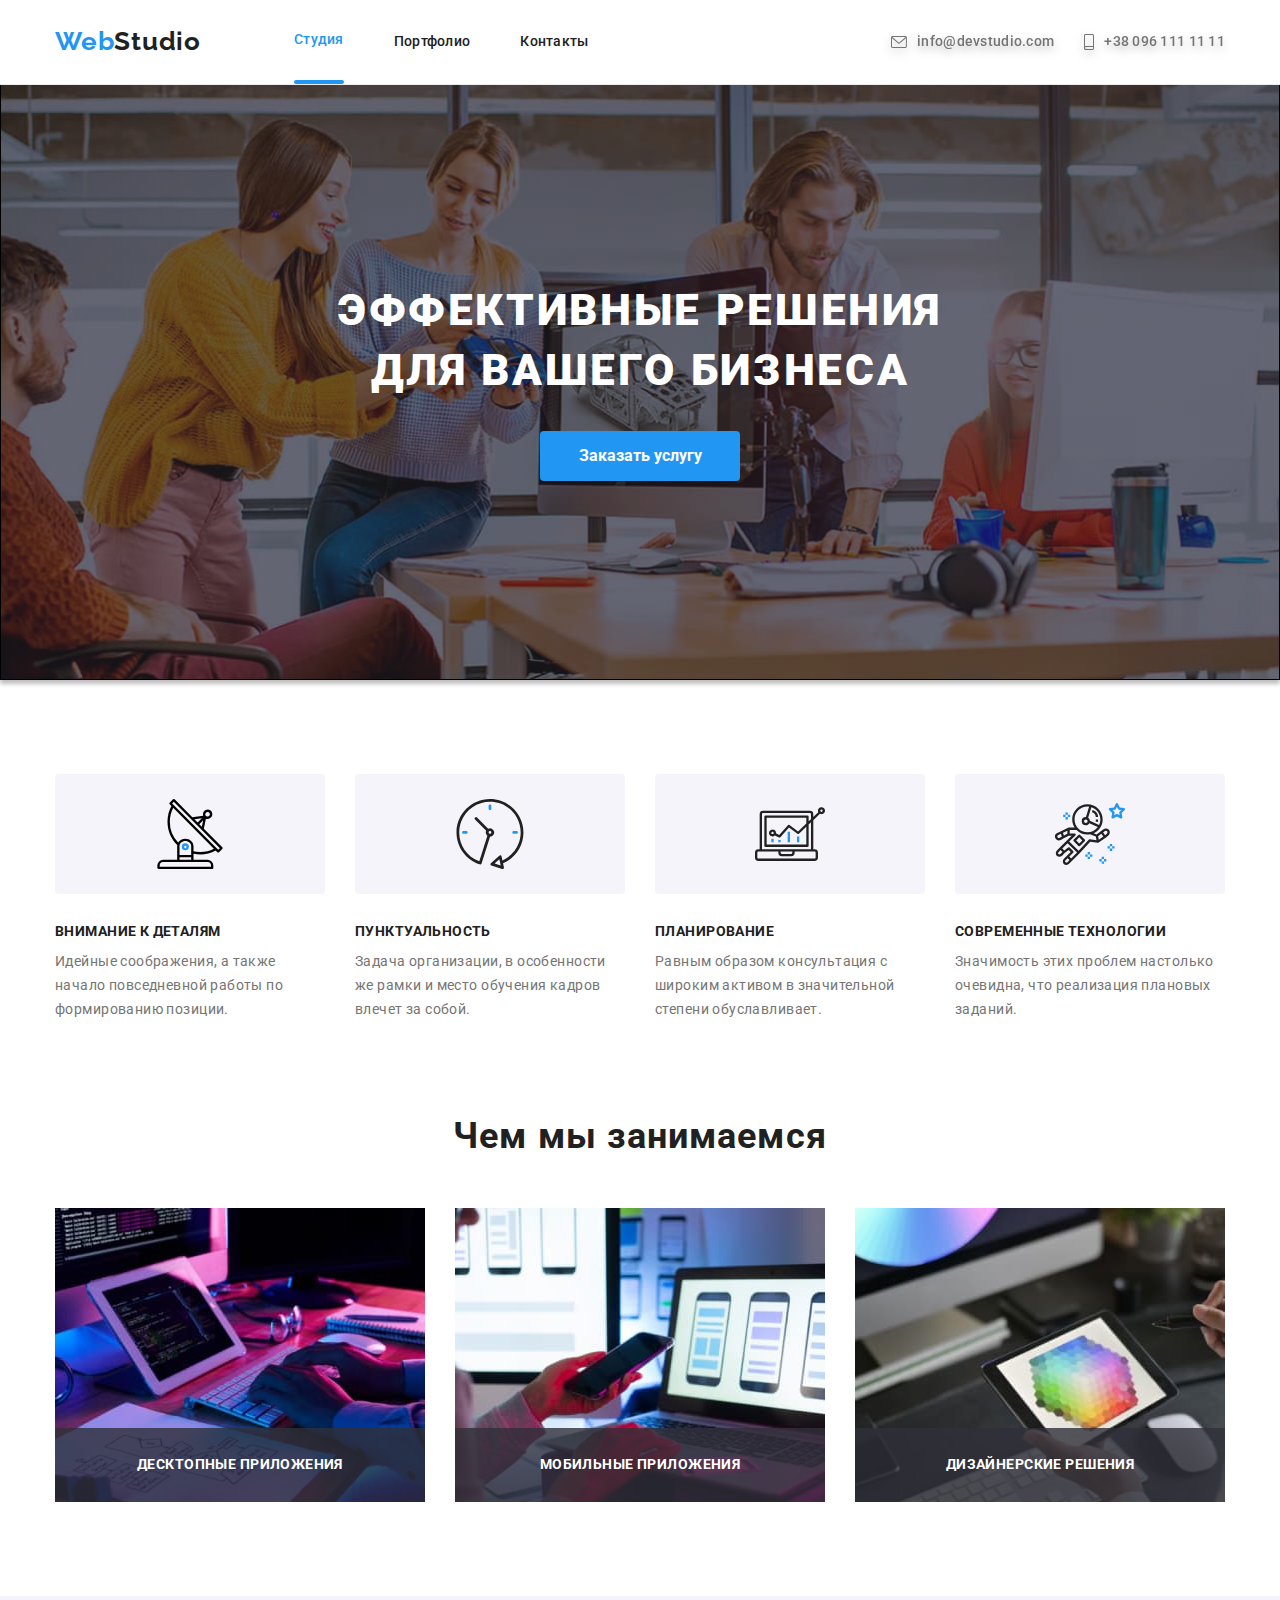
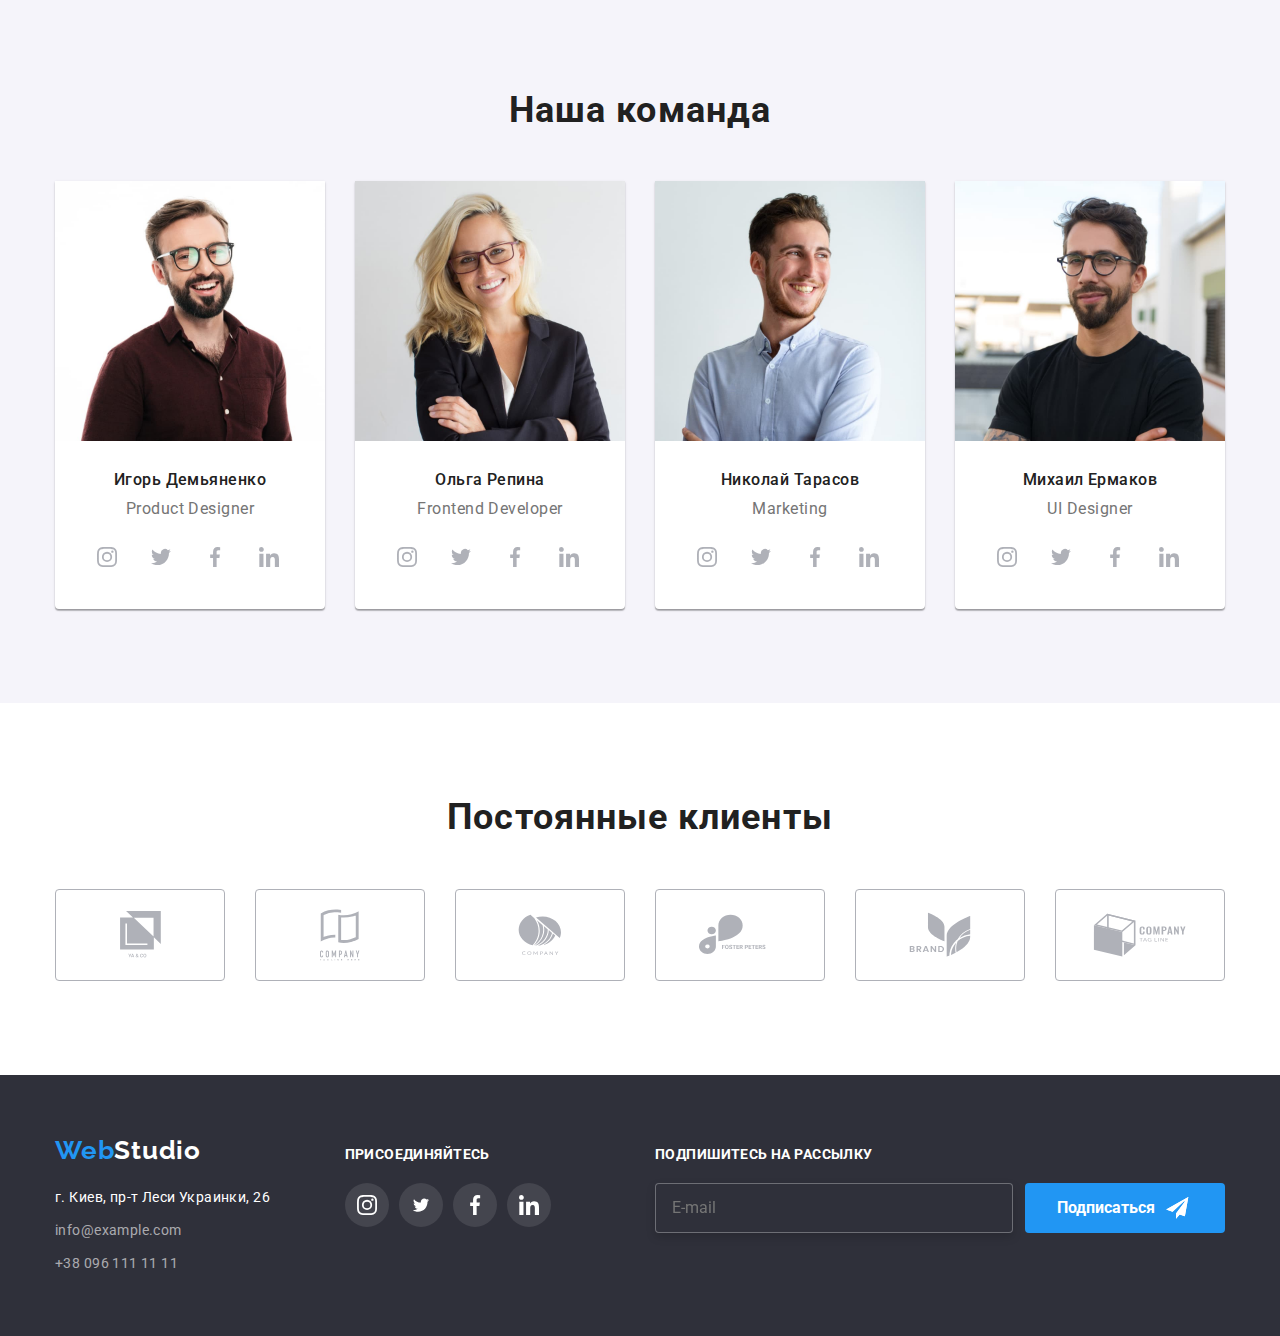
==== commit d9b6b177: "Випарвлення дз" ====
--- a/index.html
+++ b/index.html
@@ -71,8 +71,11 @@
         </div>
         <div data-modal class="backdrop is-hidden">
                 <div class="modal">
-                  <button data-modal-close class="modal-script" type="button"><svg class="svg-close" width="11px" height="11">
-                        <use href="./images/icons.svg#icon-close"></use></svg></button>
+                  <button data-modal-close class="modal-script" type="button">
+                    <svg class="svg-close" width="11px" height="11">
+                        <use href="./images/icons.svg#icon-close"></use>
+                      </svg>
+                    </button>
                   <h2 class="modal-text">Оставьте свои данные, мы вам перезвоним</h2>
                   <form class="modal-tupe">
                     
@@ -81,7 +84,7 @@
                       <label class="line" for="id-name">
                         <span class="name-holder">Имя</span>
                         <span>
-                        <input class="name-modal" type="text" id="id-name">  
+                        <input class="name-modal" name="name" type="text" id="id-name">  
                         <svg class="icon-modal" width="18" height="18">
                           <use href="./images/icons.svg#icon-person-modal"></use>
                         </svg>
@@ -114,21 +117,16 @@
                       <textarea class="comment" name="comment" id="comment" placeholder="Введите текст" ></textarea>
                     </div>
 
-                    
                     <label class="agreement" for="agreement">
-                      <span>
-                        <input  class="checkbox" type="checkbox" name="topic" value="agreement" id="agreement" checked >
+                      <span class="checkbox-container">
+                        <input  class="checkbox" type="checkbox" name="topic" value="agreement" id="agreement"  >
                           <svg class="icon-checkbox" width="16" height="15">
                             <use href="./images/icons.svg#icon-icon-check"></use>
                           </svg>
                           <span class="icon-unchecked"></span>
                       </span>
-                        </span>
-                        <span>
-                        Соглашаюсь с рассылкой и принимаю <span>
+                        Соглашаюсь с рассылкой и принимаю 
                          <a class="agreement-link" href="">Условия договора</a>
-                      </span>
-                      
                     </label>
                   <button class="btn" type="submit">Отправить</button>
                     </form>
@@ -368,6 +366,7 @@
         </div>
       </section>
       <section class="group">
+
         <div class="container">
          <h2 class="clients-title centered">Постоянные клиенты</h2>
         <div class="clients">
@@ -452,7 +451,8 @@
                       <form class="subscribe">
                         <input  class="form" type="email" name="user-name" placeholder="E-mail">
                       
-                        <button class="futer-btn" type="submit"> <span class="img-buton">Подписаться <svg class="futer-img"  width="24" height="24">
+                        <button class="futer-btn" type="submit"> 
+                          <span class="img-buton">Подписаться <svg class="futer-img"  width="24" height="24">
                           <use href="./images/icons.svg#icon-subscribe"></use>
                         </svg>
                       </span>
--- a/css/styles.css
+++ b/css/styles.css
@@ -223,6 +223,7 @@
   box-shadow: 0px 4px 4px rgba(0, 0, 0, 0.15);
   border-radius: 4px;
 }
+/* Модальне вікно */
 .backdrop.is-hidden {
   opacity: 0;
   visibility: hidden;
@@ -246,6 +247,7 @@
   position: absolute;
   top: 50%;
   left: 50%;
+  padding: 40px;
   min-width: 530px;
   min-height: 584px;
   transform: translate(-50%, -50%) scale(1);
@@ -270,6 +272,7 @@
   height: 30px;
   background: var(--primary-button-text-color);
   border: 1px solid rgba(0, 0, 0, 0.1);
+  transition: cubic-bezier(0.4, 0, 0.2, 1) 250ms;
   border-radius: 50%;
 }
 .svg-close {
@@ -302,18 +305,7 @@
   text-align: left;
   margin-bottom: 10px;
 }
-
-.modal-text {
-  position: absolute;
-  top: 51px;
-  left: 40px;
-  color: var(--primary-text-color);
-  font-weight: 700;
-  font-size: 20px;
-  line-height: 1.15;
-  text-align: center;
-  letter-spacing: 0.03em;
-}
+/* Оформлення модального вікна */
 
 .modal-tupe {
   top: 79px;
@@ -321,6 +313,19 @@
   position: absolute;
   display: flex;
 }
+
+.modal-text {
+  top: 51px;
+  left: 40px;
+  margin-bottom: 12px;
+  color: var(--primary-text-color);
+  font-weight: 700;
+  font-size: 20px;
+  line-height: 1.15;
+  text-align: center;
+  letter-spacing: 0.03em;
+}
+
 .name-holder {
   text-align: left;
   display: inline-block;
@@ -380,8 +385,22 @@
 .line.last {
   margin-bottom: 20px;
 }
+
+.checkbox-container {
+  position: relative;
+  display: block;
+  align-items: center;
+  justify-content: center;
+
+  width: 16px;
+  height: 15px;
+  margin-right: 8px;
+  cursor: pointer;
+  margin-right: 7px;
+}
 .checkbox {
-  padding-left: 7px;
+  transition: cubic-bezier(0.4, 0, 0.2, 1) 250ms;
+  position: absolute;
   -webkit-appearance: none;
   -moz-appearance: none;
   appearance: none;
@@ -389,20 +408,26 @@
 }
 
 .checkbox:checked + .icon-checkbox {
-  transform: scale(1);
+  fill: var(--primary-touch-color);
   opacity: 1;
 }
+.checkbox:checked ~ .icon-unchecked {
+  opacity: 0;
+}
 
 .icon-checkbox {
+  transition: cubic-bezier(0.4, 0, 0.2, 1) 250ms;
   top: 0;
   left: 0;
   position: absolute;
-
+  opacity: 0;
   width: 16px;
   height: 15px;
 }
 
 .icon-unchecked {
+  transition: cubic-bezier(0.4, 0, 0.2, 1) 250ms;
+  opacity: 1;
   top: 0;
   left: 0;
   position: absolute;
@@ -410,31 +435,39 @@
   width: 16px;
   height: 15px;
   border: 2px solid var(--primary-text-color);
+  box-shadow: 0px 4px 4px rgba(0, 0, 0, 0.25);
   border-radius: 2px;
   background-color: var(--primary-button-text-color);
+  transition: cubic-bezier(0.4, 0, 0.2, 1) 250ms;
+}
+.checkbox:hover ~ .icon-unchecked,
+.checkbox:focus ~ .icon-unchecked {
+  border: 2px solid var(--primary-touch-color);
 }
 
 .agreement {
+  margin-bottom: 30px;
+  cursor: pointer;
+  align-items: center;
+  justify-content: center;
   position: relative;
-  margin-left: 7px;
+  display: flex;
   font-size: 14px;
   line-height: 1.71;
   color: var(--primary-text-p-color);
   letter-spacing: 0.03em;
 }
 .agreement-link {
+  margin-left: 5px;
   color: var(--primary-touch-color);
   text-decoration-line: underline;
 }
 
 .modal .btn {
-  position: absolute;
-  bottom: -74px;
-  left: 120px;
-  margin: 0;
   transition: cubic-bezier(0.4, 0, 0.2, 1) 250ms;
   border-width: 0px;
   display: inline-block;
+  margin: 0;
   padding: 10px 32px;
   border-radius: 4px;
   min-width: 200px;
@@ -686,6 +719,7 @@
 .box {
   display: flex;
   align-items: baseline;
+  justify-content: space-between;
 }
 .nav-footer {
   list-style: none;
@@ -786,7 +820,7 @@
 .futer-sub {
   padding-top: 12px;
   flex-direction: column;
-  margin-left: 40px;
+  margin-left: 100px;
   display: flex;
   list-style: none;
 }
@@ -852,6 +886,7 @@
   align-items: center;
 }
 .futer-img {
+  fill: var(--primary-button-text-color);
   margin-left: 10px;
 }
 
